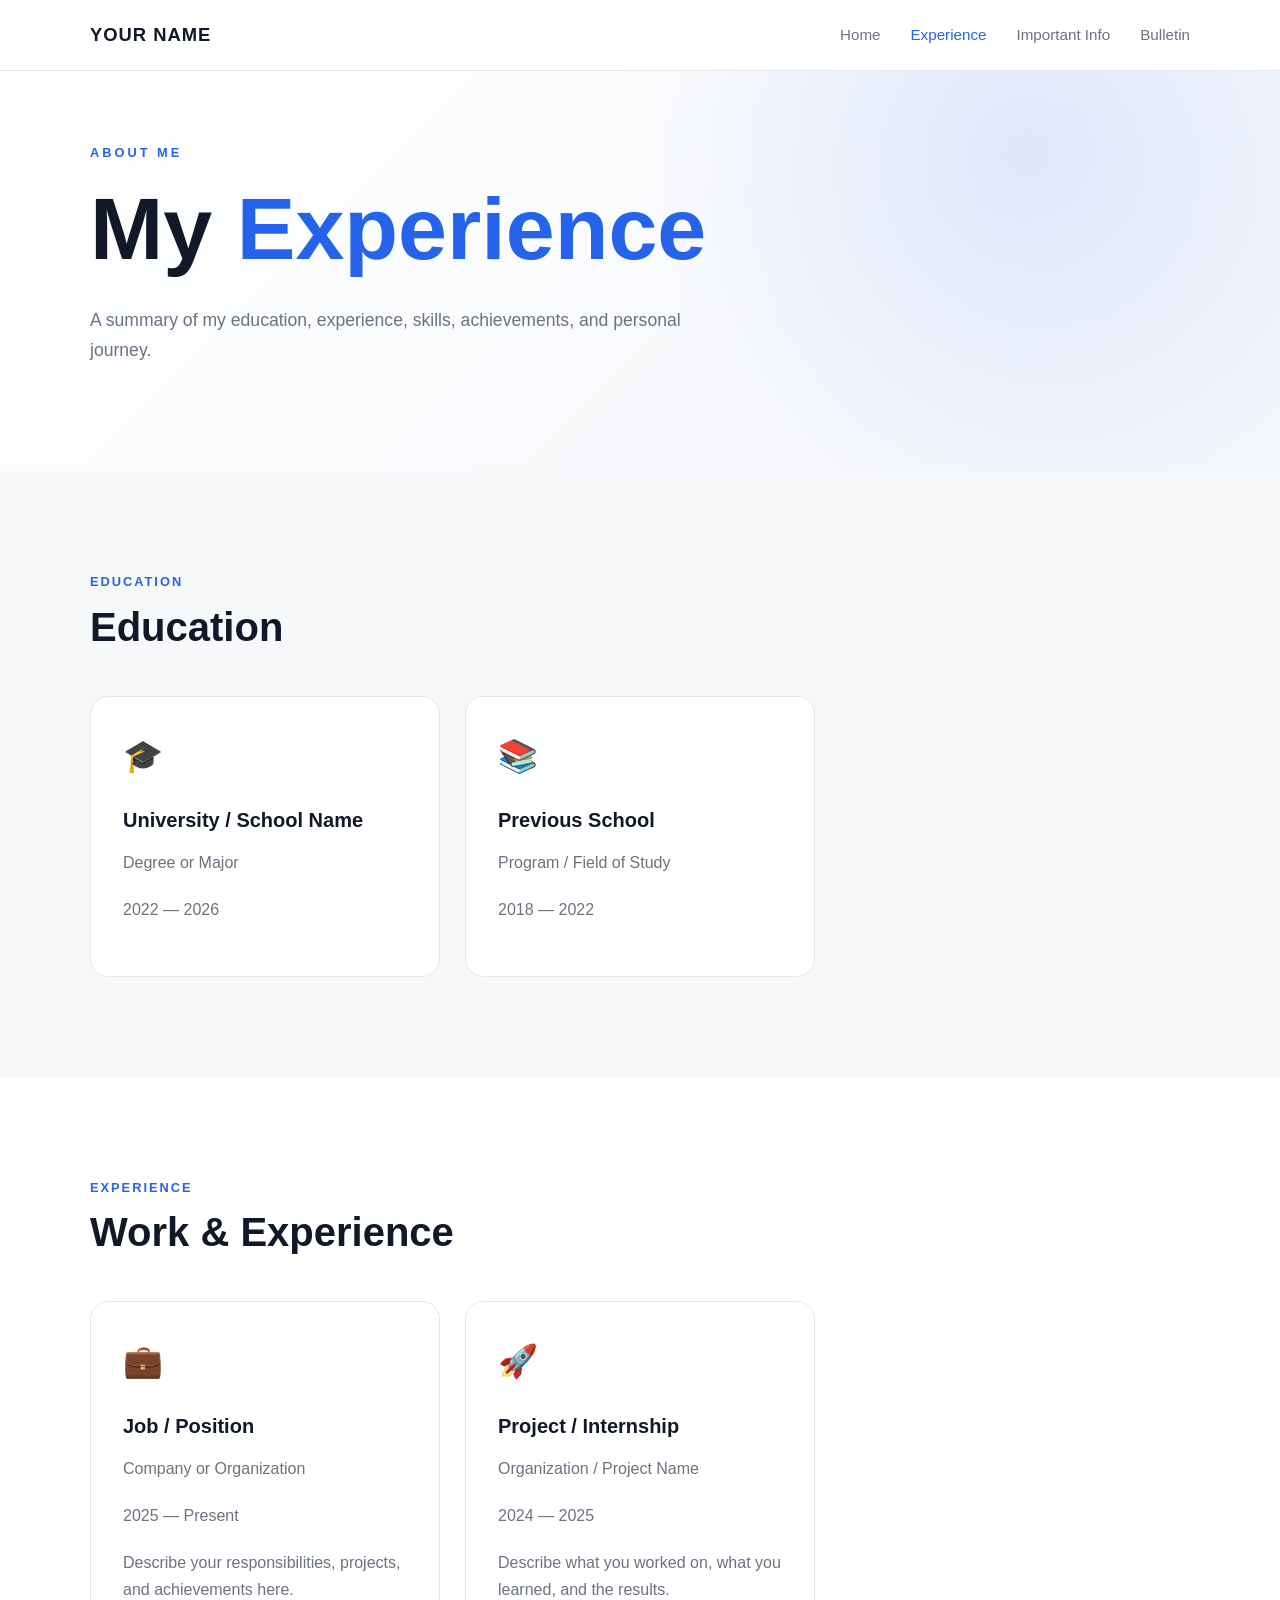
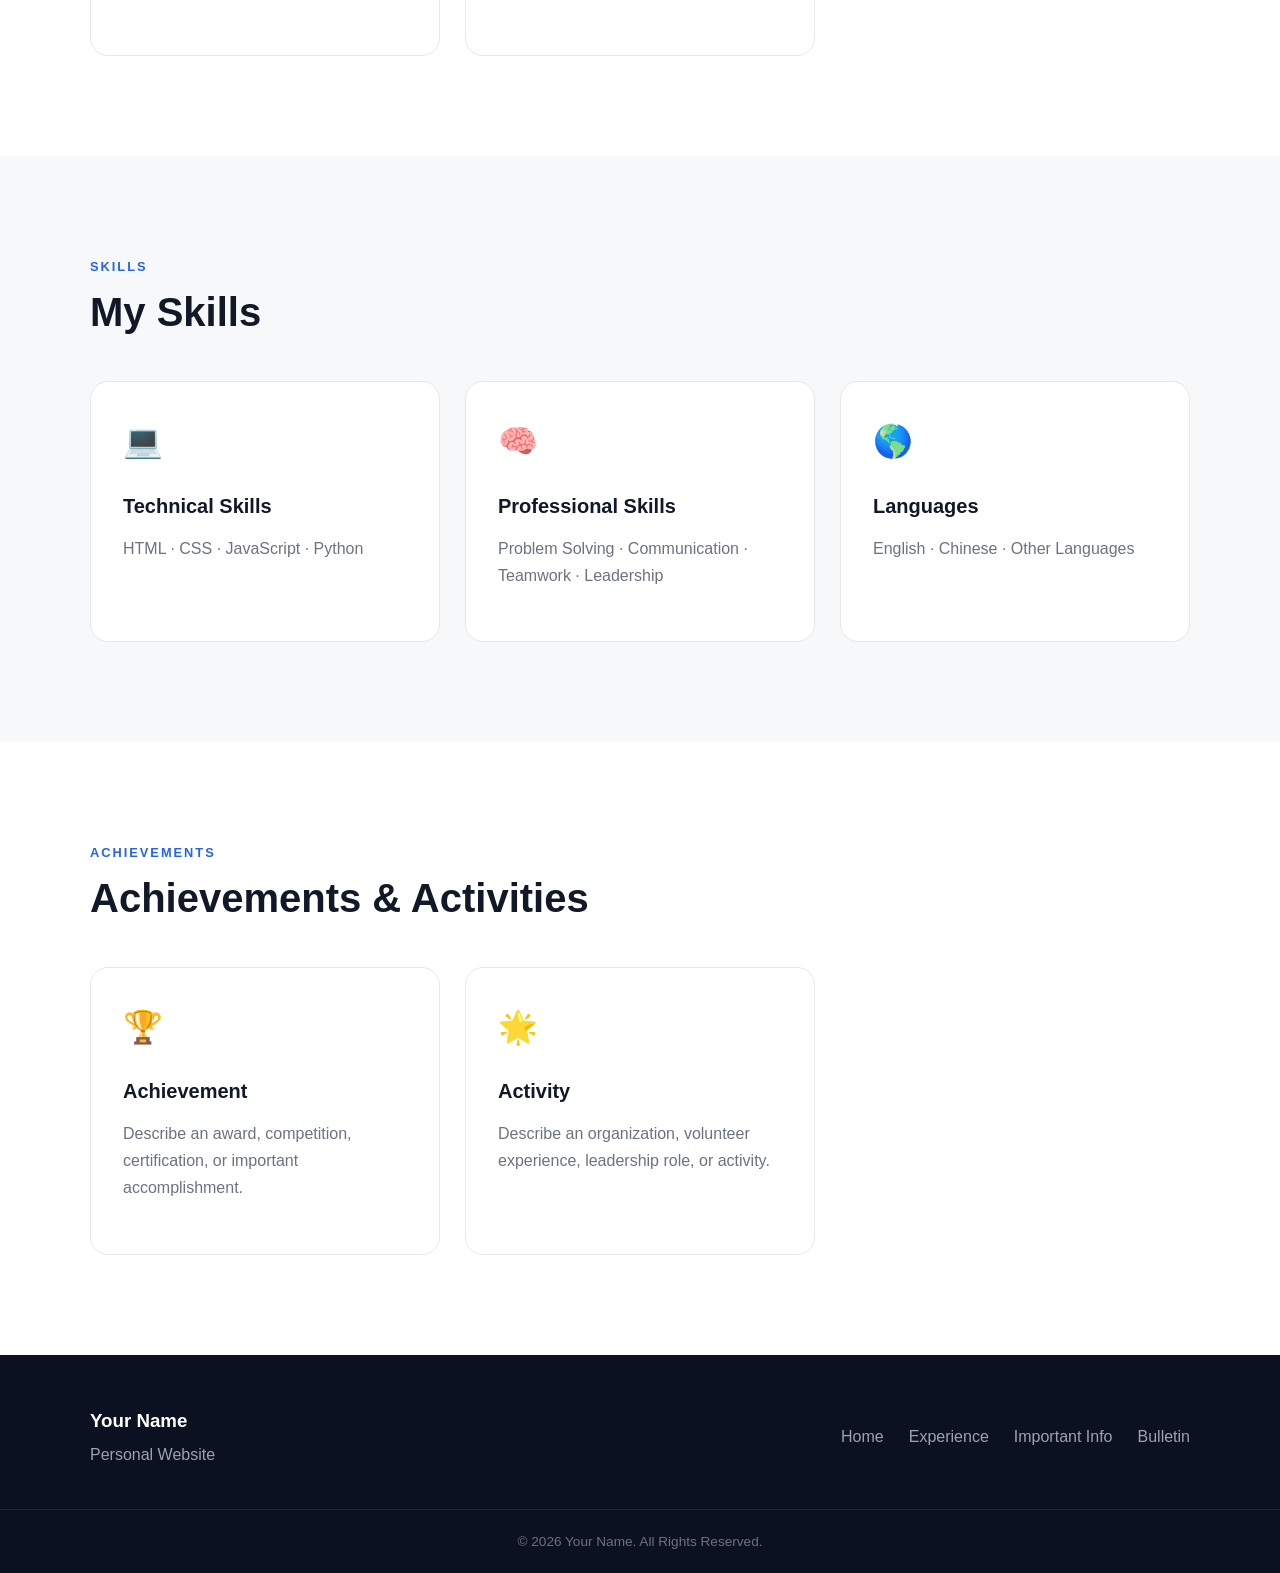
==== bulletin.html @ 21a1214c "Create bulletin.html" ====
<!DOCTYPE html>
<html lang="en">

<head>
    <meta charset="UTF-8">
    <meta name="viewport" content="width=device-width, initial-scale=1.0">

    <title>Experience | My Personal Website</title>

    <link rel="stylesheet" href="style.css">
</head>

<body>

    <!-- Navigation -->
    <header class="navbar">

        <div class="container nav-container">

            <a href="index.html" class="logo">
                YOUR NAME
            </a>

            <nav>
                <a href="index.html">Home</a>
                <a href="experience.html" class="active">Experience</a>
                <a href="information.html">Important Info</a>
                <a href="bulletin.html">Bulletin</a>
            </nav>

        </div>

    </header>


    <main>

        <!-- Page Header -->
        <section class="hero" style="min-height: 400px;">

            <div class="container">

                <p class="hero-small">
                    ABOUT ME
                </p>

                <h1>
                    My <span>Experience</span>
                </h1>

                <p class="hero-description">
                    A summary of my education, experience,
                    skills, achievements, and personal journey.
                </p>

            </div>

        </section>


        <!-- Education -->
        <section class="section">

            <div class="container">

                <div class="section-title">

                    <p>EDUCATION</p>

                    <h2>
                        Education
                    </h2>

                </div>


                <div class="cards">

                    <div class="card">

                        <span class="card-icon">
                            🎓
                        </span>

                        <h3>
                            University / School Name
                        </h3>

                        <p>
                            Degree or Major
                        </p>

                        <p>
                            2022 — 2026
                        </p>

                    </div>


                    <div class="card">

                        <span class="card-icon">
                            📚
                        </span>

                        <h3>
                            Previous School
                        </h3>

                        <p>
                            Program / Field of Study
                        </p>

                        <p>
                            2018 — 2022
                        </p>

                    </div>

                </div>

            </div>

        </section>


        <!-- Experience -->
        <section class="section" style="background: #ffffff;">

            <div class="container">

                <div class="section-title">

                    <p>EXPERIENCE</p>

                    <h2>
                        Work & Experience
                    </h2>

                </div>


                <div class="cards">

                    <div class="card">

                        <span class="card-icon">
                            💼
                        </span>

                        <h3>
                            Job / Position
                        </h3>

                        <p>
                            Company or Organization
                        </p>

                        <p>
                            2025 — Present
                        </p>

                        <p>
                            Describe your responsibilities,
                            projects, and achievements here.
                        </p>

                    </div>


                    <div class="card">

                        <span class="card-icon">
                            🚀
                        </span>

                        <h3>
                            Project / Internship
                        </h3>

                        <p>
                            Organization / Project Name
                        </p>

                        <p>
                            2024 — 2025
                        </p>

                        <p>
                            Describe what you worked on,
                            what you learned, and the results.
                        </p>

                    </div>

                </div>

            </div>

        </section>


        <!-- Skills -->
        <section class="section">

            <div class="container">

                <div class="section-title">

                    <p>SKILLS</p>

                    <h2>
                        My Skills
                    </h2>

                </div>


                <div class="cards">

                    <div class="card">

                        <span class="card-icon">
                            💻
                        </span>

                        <h3>
                            Technical Skills
                        </h3>

                        <p>
                            HTML · CSS · JavaScript · Python
                        </p>

                    </div>


                    <div class="card">

                        <span class="card-icon">
                            🧠
                        </span>

                        <h3>
                            Professional Skills
                        </h3>

                        <p>
                            Problem Solving · Communication ·
                            Teamwork · Leadership
                        </p>

                    </div>


                    <div class="card">

                        <span class="card-icon">
                            🌎
                        </span>

                        <h3>
                            Languages
                        </h3>

                        <p>
                            English · Chinese · Other Languages
                        </p>

                    </div>

                </div>

            </div>

        </section>


        <!-- Achievements -->
        <section class="section" style="background: #ffffff;">

            <div class="container">

                <div class="section-title">

                    <p>ACHIEVEMENTS</p>

                    <h2>
                        Achievements & Activities
                    </h2>

                </div>


                <div class="cards">

                    <div class="card">

                        <span class="card-icon">
                            🏆
                        </span>

                        <h3>
                            Achievement
                        </h3>

                        <p>
                            Describe an award,
                            competition, certification,
                            or important accomplishment.
                        </p>

                    </div>


                    <div class="card">

                        <span class="card-icon">
                            🌟
                        </span>

                        <h3>
                            Activity
                        </h3>

                        <p>
                            Describe an organization,
                            volunteer experience,
                            leadership role, or activity.
                        </p>

                    </div>

                </div>

            </div>

        </section>


    </main>


    <!-- Footer -->
    <footer>

        <div class="container footer-content">

            <div>

                <h3>
                    Your Name
                </h3>

                <p>
                    Personal Website
                </p>

            </div>


            <div class="footer-links">

                <a href="index.html">
                    Home
                </a>

                <a href="experience.html">
                    Experience
                </a>

                <a href="information.html">
                    Important Info
                </a>

                <a href="bulletin.html">
                    Bulletin
                </a>

            </div>

        </div>


        <div class="copyright">
            © 2026 Your Name. All Rights Reserved.
        </div>

    </footer>

</body>

</html>
---- style.css ----
/* ================================
   Global Settings
================================ */

* {
    margin: 0;
    padding: 0;
    box-sizing: border-box;
}

html {
    scroll-behavior: smooth;
}

body {
    font-family:
        -apple-system,
        BlinkMacSystemFont,
        "Segoe UI",
        Roboto,
        Helvetica,
        Arial,
        sans-serif;

    background: #f7f8fa;
    color: #1f2937;
    line-height: 1.7;
}


/* ================================
   Common
================================ */

.container {
    width: min(1100px, 90%);
    margin: 0 auto;
}

a {
    text-decoration: none;
    color: inherit;
}


/* ================================
   Navigation
================================ */

.navbar {
    position: sticky;
    top: 0;
    z-index: 1000;

    background: rgba(255, 255, 255, 0.92);
    backdrop-filter: blur(12px);

    border-bottom: 1px solid #e5e7eb;
}

.nav-container {
    min-height: 70px;

    display: flex;
    align-items: center;
    justify-content: space-between;
}

.logo {
    font-size: 1.15rem;
    font-weight: 800;
    letter-spacing: 1px;

    color: #111827;
}

nav {
    display: flex;
    align-items: center;
    gap: 30px;
}

nav a {
    color: #6b7280;
    font-size: 0.95rem;
    font-weight: 500;

    transition: color 0.2s ease;
}

nav a:hover,
nav a.active {
    color: #2563eb;
}


/* ================================
   Hero
================================ */

.hero {
    min-height: 650px;

    display: flex;
    align-items: center;

    background:
        radial-gradient(
            circle at 80% 20%,
            rgba(37, 99, 235, 0.12),
            transparent 35%
        ),
        linear-gradient(
            135deg,
            #ffffff,
            #f3f6fb
        );
}

.hero-content {
    display: grid;
    grid-template-columns: 1.4fr 0.8fr;

    gap: 80px;

    align-items: center;
}

.hero-small {
    color: #2563eb;

    font-size: 0.8rem;
    font-weight: 700;

    letter-spacing: 3px;

    margin-bottom: 20px;
}

.hero h1 {
    font-size: clamp(3rem, 7vw, 5.5rem);

    line-height: 1.05;

    color: #111827;

    margin-bottom: 30px;
}

.hero h1 span {
    color: #2563eb;
}

.hero-description {
    max-width: 600px;

    font-size: 1.1rem;

    color: #6b7280;

    margin-bottom: 35px;
}


/* ================================
   Buttons
================================ */

.hero-buttons {
    display: flex;
    gap: 15px;

    flex-wrap: wrap;
}

.btn {
    display: inline-block;

    padding: 13px 22px;

    border-radius: 10px;

    font-weight: 600;

    transition:
        transform 0.2s ease,
        box-shadow 0.2s ease,
        background 0.2s ease;
}

.btn:hover {
    transform: translateY(-2px);
}

.btn.primary {
    background: #2563eb;
    color: white;

    box-shadow:
        0 8px 20px rgba(37, 99, 235, 0.2);
}

.btn.primary:hover {
    background: #1d4ed8;
}

.btn.secondary {
    background: white;

    color: #374151;

    border: 1px solid #d1d5db;
}

.btn.secondary:hover {
    background: #f9fafb;
}


/* ================================
   Profile Card
================================ */

.hero-card {
    background: white;

    padding: 45px 30px;

    border-radius: 24px;

    text-align: center;

    border: 1px solid #e5e7eb;

    box-shadow:
        0 20px 50px rgba(0, 0, 0, 0.08);
}

.profile-circle {
    width: 150px;
    height: 150px;

    margin: 0 auto 25px;

    display: flex;
    align-items: center;
    justify-content: center;

    border-radius: 50%;

    background:
        linear-gradient(
            135deg,
            #dbeafe,
            #eff6ff
        );

    font-size: 4rem;
}

.hero-card h2 {
    font-size: 1.5rem;

    color: #111827;

    margin-bottom: 5px;
}

.hero-card p {
    color: #6b7280;
}


/* ================================
   Sections
================================ */

.section {
    padding: 100px 0;
}

.section-title {
    margin-bottom: 45px;
}

.section-title p,
.section-label {
    color: #2563eb;

    font-size: 0.8rem;

    font-weight: 700;

    letter-spacing: 2px;

    margin-bottom: 10px;
}

.section-title h2,
.about-section h2 {
    font-size: 2.5rem;

    line-height: 1.2;

    color: #111827;
}


/* ================================
   Cards
================================ */

.cards {
    display: grid;

    grid-template-columns:
        repeat(3, 1fr);

    gap: 25px;
}

.card {
    background: white;

    padding: 32px;

    border-radius: 18px;

    border: 1px solid #e5e7eb;

    transition:
        transform 0.2s ease,
        box-shadow 0.2s ease;
}

.card:hover {
    transform: translateY(-5px);

    box-shadow:
        0 15px 35px rgba(0, 0, 0, 0.08);
}

.card-icon {
    display: block;

    font-size: 2rem;

    margin-bottom: 20px;
}

.card h3 {
    font-size: 1.25rem;

    color: #111827;

    margin-bottom: 12px;
}

.card p {
    color: #6b7280;

    margin-bottom: 20px;
}

.card a {
    color: #2563eb;

    font-weight: 600;

    font-size: 0.95rem;
}


/* ================================
   About Section
================================ */

.about-section {
    background: #111827;

    color: white;
}

.about-grid {
    display: grid;

    grid-template-columns:
        0.8fr 1.2fr;

    gap: 80px;

    align-items: start;
}

.about-section h2 {
    color: white;
}

.about-section p {
    color: #d1d5db;

    font-size: 1.05rem;

    margin-bottom: 20px;
}


/* ================================
   Footer
================================ */

footer {
    background: #0b1120;

    color: white;

    padding-top: 50px;
}

.footer-content {
    display: flex;

    justify-content: space-between;

    gap: 30px;

    padding-bottom: 40px;
}

.footer-content h3 {
    margin-bottom: 5px;
}

.footer-content p {
    color: #9ca3af;
}

.footer-links {
    display: flex;

    gap: 25px;

    align-items: center;
}

.footer-links a {
    color: #9ca3af;

    transition: color 0.2s ease;
}

.footer-links a:hover {
    color: white;
}

.copyright {
    text-align: center;

    border-top: 1px solid #1f2937;

    padding: 20px;

    color: #6b7280;

    font-size: 0.85rem;
}


/* ================================
   Mobile
================================ */

@media (max-width: 800px) {

    .nav-container {
        flex-direction: column;

        padding: 18px 0;

        gap: 12px;
    }

    nav {
        gap: 15px;

        flex-wrap: wrap;

        justify-content: center;
    }

    nav a {
        font-size: 0.85rem;
    }


    .hero {
        min-height: auto;

        padding: 80px 0;
    }

    .hero-content {
        grid-template-columns: 1fr;

        gap: 50px;
    }

    .hero h1 {
        font-size: 3.5rem;
    }


    .cards {
        grid-template-columns: 1fr;
    }


    .about-grid {
        grid-template-columns: 1fr;

        gap: 30px;
    }


    .footer-content {
        flex-direction: column;
    }

    .footer-links {
        flex-wrap: wrap;
    }
}


@media (max-width: 500px) {

    .hero h1 {
        font-size: 2.8rem;
    }

    .section {
        padding: 70px 0;
    }

    .section-title h2,
    .about-section h2 {
        font-size: 2rem;
    }

    .hero-buttons {
        flex-direction: column;
    }

    .btn {
        text-align: center;
    }
}
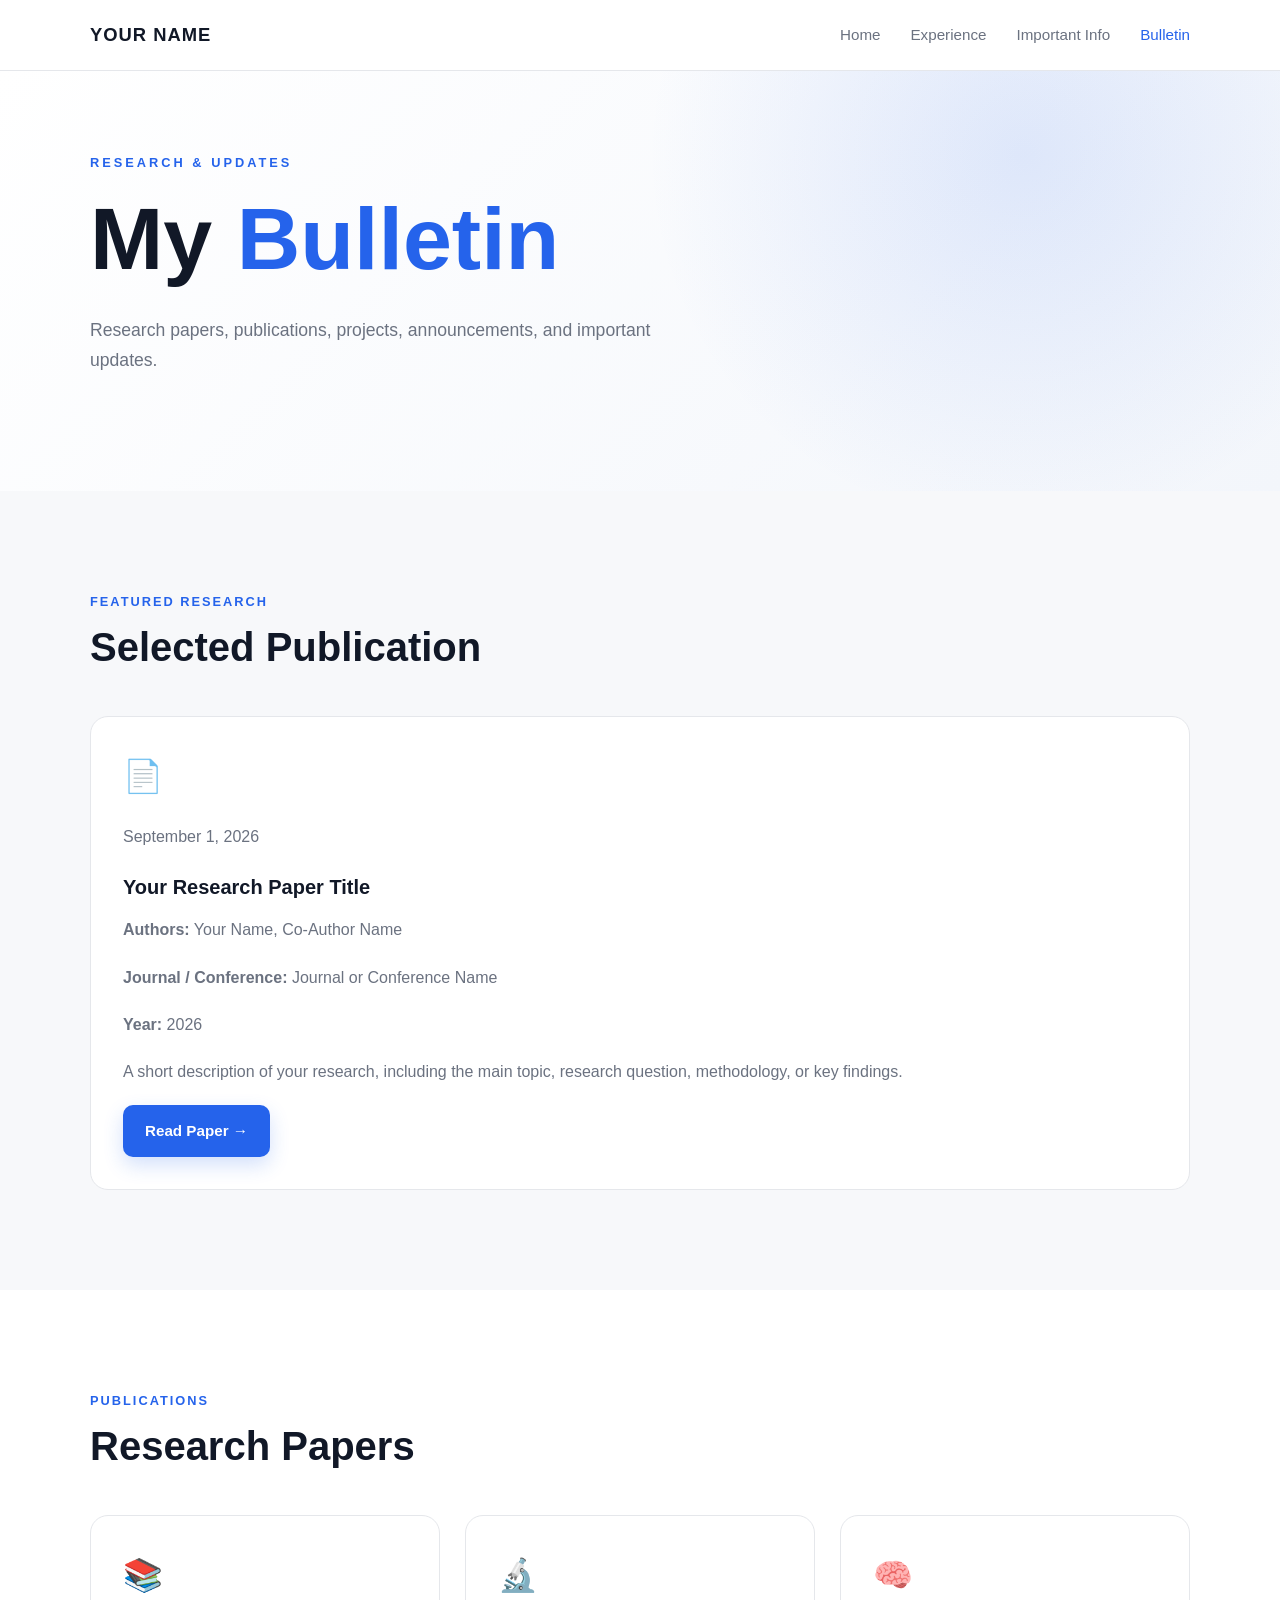
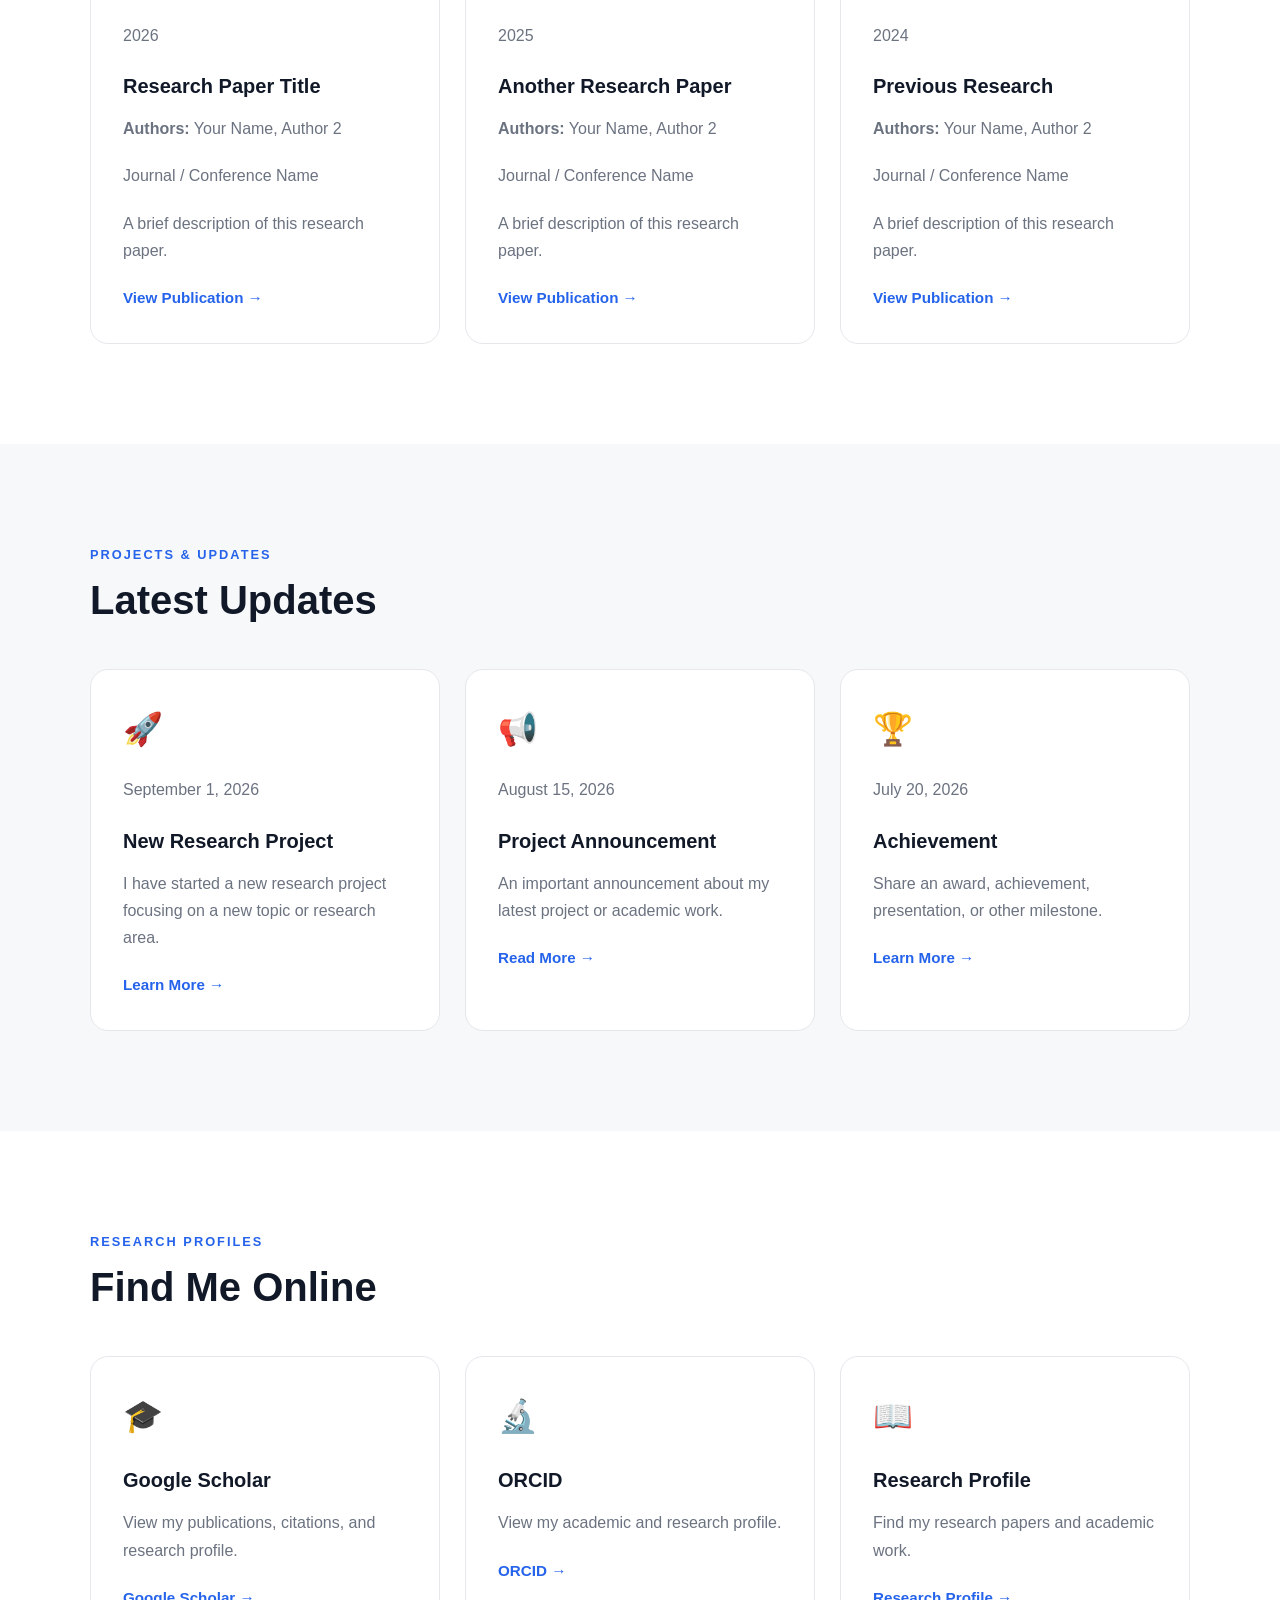
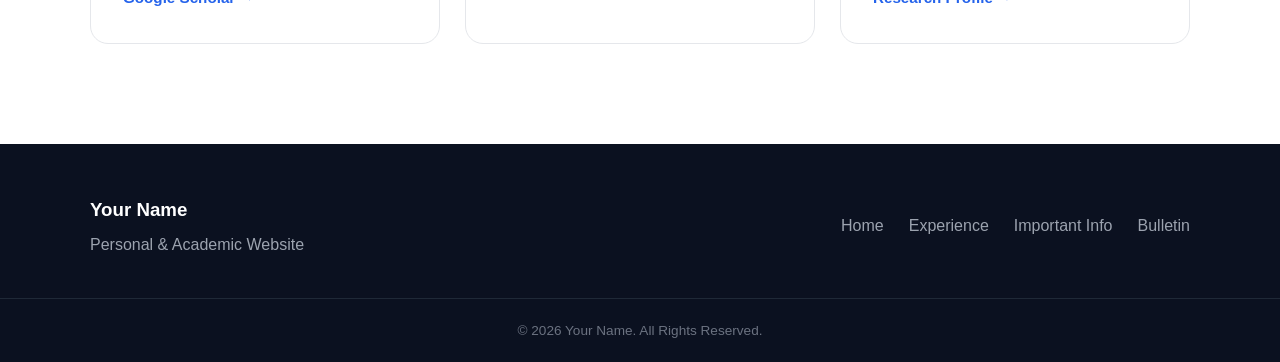
==== commit 03137557: "Update bulletin.html" ====
--- a/bulletin.html
+++ b/bulletin.html
@@ -5,14 +5,17 @@
     <meta charset="UTF-8">
     <meta name="viewport" content="width=device-width, initial-scale=1.0">
 
-    <title>Experience | My Personal Website</title>
+    <title>Bulletin | Your Name</title>
 
     <link rel="stylesheet" href="style.css">
 </head>
 
 <body>
 
-    <!-- Navigation -->
+    <!-- ================================
+         Navigation
+    ================================= -->
+
     <header class="navbar">
 
         <div class="container nav-container">
@@ -23,9 +26,11 @@
 
             <nav>
                 <a href="index.html">Home</a>
-                <a href="experience.html" class="active">Experience</a>
+                <a href="experience.html">Experience</a>
                 <a href="information.html">Important Info</a>
-                <a href="bulletin.html">Bulletin</a>
+                <a href="bulletin.html" class="active">
+                    Bulletin
+                </a>
             </nav>
 
         </div>
@@ -35,22 +40,25 @@
 
     <main>
 
-        <!-- Page Header -->
-        <section class="hero" style="min-height: 400px;">
+        <!-- ================================
+             Page Header
+        ================================= -->
+
+        <section class="hero" style="min-height: 420px;">
 
             <div class="container">
 
                 <p class="hero-small">
-                    ABOUT ME
+                    RESEARCH & UPDATES
                 </p>
 
                 <h1>
-                    My <span>Experience</span>
+                    My <span>Bulletin</span>
                 </h1>
 
                 <p class="hero-description">
-                    A summary of my education, experience,
-                    skills, achievements, and personal journey.
+                    Research papers, publications, projects,
+                    announcements, and important updates.
                 </p>
 
             </div>
@@ -58,24 +66,369 @@
         </section>
 
 
-        <!-- Education -->
+        <!-- ================================
+             Featured Research
+        ================================= -->
+
         <section class="section">
 
             <div class="container">
 
                 <div class="section-title">
 
-                    <p>EDUCATION</p>
+                    <p>FEATURED RESEARCH</p>
 
                     <h2>
-                        Education
+                        Selected Publication
                     </h2>
 
                 </div>
 
 
+                <article class="card">
+
+                    <span class="card-icon">
+                        📄
+                    </span>
+
+                    <p>
+                        September 1, 2026
+                    </p>
+
+                    <h3>
+                        Your Research Paper Title
+                    </h3>
+
+                    <p>
+                        <strong>Authors:</strong>
+                        Your Name, Co-Author Name
+                    </p>
+
+                    <p>
+                        <strong>Journal / Conference:</strong>
+                        Journal or Conference Name
+                    </p>
+
+                    <p>
+                        <strong>Year:</strong>
+                        2026
+                    </p>
+
+                    <p>
+                        A short description of your research,
+                        including the main topic, research question,
+                        methodology, or key findings.
+                    </p>
+
+                    <a
+                        href="https://doi.org/XXXXXXXX"
+                        target="_blank"
+                        rel="noopener noreferrer"
+                        class="btn primary"
+                    >
+                        Read Paper →
+                    </a>
+
+                </article>
+
+            </div>
+
+        </section>
+
+
+        <!-- ================================
+             Publications
+        ================================= -->
+
+        <section
+            class="section"
+            style="background: #ffffff;"
+        >
+
+            <div class="container">
+
+                <div class="section-title">
+
+                    <p>PUBLICATIONS</p>
+
+                    <h2>
+                        Research Papers
+                    </h2>
+
+                </div>
+
+
                 <div class="cards">
 
+
+                    <!-- Publication 1 -->
+
+                    <article class="card">
+
+                        <span class="card-icon">
+                            📚
+                        </span>
+
+                        <p>
+                            2026
+                        </p>
+
+                        <h3>
+                            Research Paper Title
+                        </h3>
+
+                        <p>
+                            <strong>Authors:</strong>
+                            Your Name, Author 2
+                        </p>
+
+                        <p>
+                            Journal / Conference Name
+                        </p>
+
+                        <p>
+                            A brief description of this
+                            research paper.
+                        </p>
+
+                        <a
+                            href="https://doi.org/XXXXXXXX"
+                            target="_blank"
+                            rel="noopener noreferrer"
+                        >
+                            View Publication →
+                        </a>
+
+                    </article>
+
+
+                    <!-- Publication 2 -->
+
+                    <article class="card">
+
+                        <span class="card-icon">
+                            🔬
+                        </span>
+
+                        <p>
+                            2025
+                        </p>
+
+                        <h3>
+                            Another Research Paper
+                        </h3>
+
+                        <p>
+                            <strong>Authors:</strong>
+                            Your Name, Author 2
+                        </p>
+
+                        <p>
+                            Journal / Conference Name
+                        </p>
+
+                        <p>
+                            A brief description of this
+                            research paper.
+                        </p>
+
+                        <a
+                            href="https://example.com/paper"
+                            target="_blank"
+                            rel="noopener noreferrer"
+                        >
+                            View Publication →
+                        </a>
+
+                    </article>
+
+
+                    <!-- Publication 3 -->
+
+                    <article class="card">
+
+                        <span class="card-icon">
+                            🧠
+                        </span>
+
+                        <p>
+                            2024
+                        </p>
+
+                        <h3>
+                            Previous Research
+                        </h3>
+
+                        <p>
+                            <strong>Authors:</strong>
+                            Your Name, Author 2
+                        </p>
+
+                        <p>
+                            Journal / Conference Name
+                        </p>
+
+                        <p>
+                            A brief description of this
+                            research paper.
+                        </p>
+
+                        <a
+                            href="https://example.com/paper"
+                            target="_blank"
+                            rel="noopener noreferrer"
+                        >
+                            View Publication →
+                        </a>
+
+                    </article>
+
+                </div>
+
+            </div>
+
+        </section>
+
+
+        <!-- ================================
+             Projects & Updates
+        ================================= -->
+
+        <section class="section">
+
+            <div class="container">
+
+                <div class="section-title">
+
+                    <p>PROJECTS & UPDATES</p>
+
+                    <h2>
+                        Latest Updates
+                    </h2>
+
+                </div>
+
+
+                <div class="cards">
+
+
+                    <!-- Update 1 -->
+
+                    <article class="card">
+
+                        <span class="card-icon">
+                            🚀
+                        </span>
+
+                        <p>
+                            September 1, 2026
+                        </p>
+
+                        <h3>
+                            New Research Project
+                        </h3>
+
+                        <p>
+                            I have started a new research project
+                            focusing on a new topic or research area.
+                        </p>
+
+                        <a href="#">
+                            Learn More →
+                        </a>
+
+                    </article>
+
+
+                    <!-- Update 2 -->
+
+                    <article class="card">
+
+                        <span class="card-icon">
+                            📢
+                        </span>
+
+                        <p>
+                            August 15, 2026
+                        </p>
+
+                        <h3>
+                            Project Announcement
+                        </h3>
+
+                        <p>
+                            An important announcement about
+                            my latest project or academic work.
+                        </p>
+
+                        <a href="#">
+                            Read More →
+                        </a>
+
+                    </article>
+
+
+                    <!-- Update 3 -->
+
+                    <article class="card">
+
+                        <span class="card-icon">
+                            🏆
+                        </span>
+
+                        <p>
+                            July 20, 2026
+                        </p>
+
+                        <h3>
+                            Achievement
+                        </h3>
+
+                        <p>
+                            Share an award, achievement,
+                            presentation, or other milestone.
+                        </p>
+
+                        <a href="#">
+                            Learn More →
+                        </a>
+
+                    </article>
+
+                </div>
+
+            </div>
+
+        </section>
+
+
+        <!-- ================================
+             Research Profiles
+        ================================= -->
+
+        <section
+            class="section"
+            style="background: #ffffff;"
+        >
+
+            <div class="container">
+
+                <div class="section-title">
+
+                    <p>RESEARCH PROFILES</p>
+
+                    <h2>
+                        Find Me Online
+                    </h2>
+
+                </div>
+
+
+                <div class="cards">
+
+
+                    <!-- Google Scholar -->
+
                     <div class="card">
 
                         <span class="card-icon">
@@ -83,40 +436,80 @@
                         </span>
 
                         <h3>
-                            University / School Name
-                        </h3>
-
-                        <p>
-                            Degree or Major
-                        </p>
-
-                        <p>
-                            2022 — 2026
-                        </p>
+                            Google Scholar
+                        </h3>
+
+                        <p>
+                            View my publications,
+                            citations, and research profile.
+                        </p>
+
+                        <a
+                            href="https://scholar.google.com/"
+                            target="_blank"
+                            rel="noopener noreferrer"
+                        >
+                            Google Scholar →
+                        </a>
 
                     </div>
 
 
+                    <!-- ORCID -->
+
                     <div class="card">
 
                         <span class="card-icon">
-                            📚
-                        </span>
-
-                        <h3>
-                            Previous School
-                        </h3>
-
-                        <p>
-                            Program / Field of Study
-                        </p>
-
-                        <p>
-                            2018 — 2022
-                        </p>
+                            🔬
+                        </span>
+
+                        <h3>
+                            ORCID
+                        </h3>
+
+                        <p>
+                            View my academic and research
+                            profile.
+                        </p>
+
+                        <a
+                            href="https://orcid.org/"
+                            target="_blank"
+                            rel="noopener noreferrer"
+                        >
+                            ORCID →
+                        </a>
 
                     </div>
 
+
+                    <!-- ResearchGate -->
+
+                    <div class="card">
+
+                        <span class="card-icon">
+                            📖
+                        </span>
+
+                        <h3>
+                            Research Profile
+                        </h3>
+
+                        <p>
+                            Find my research papers
+                            and academic work.
+                        </p>
+
+                        <a
+                            href="#"
+                            target="_blank"
+                            rel="noopener noreferrer"
+                        >
+                            Research Profile →
+                        </a>
+
+                    </div>
+
                 </div>
 
             </div>
@@ -124,224 +517,13 @@
         </section>
 
 
-        <!-- Experience -->
-        <section class="section" style="background: #ffffff;">
-
-            <div class="container">
-
-                <div class="section-title">
-
-                    <p>EXPERIENCE</p>
-
-                    <h2>
-                        Work & Experience
-                    </h2>
-
-                </div>
-
-
-                <div class="cards">
-
-                    <div class="card">
-
-                        <span class="card-icon">
-                            💼
-                        </span>
-
-                        <h3>
-                            Job / Position
-                        </h3>
-
-                        <p>
-                            Company or Organization
-                        </p>
-
-                        <p>
-                            2025 — Present
-                        </p>
-
-                        <p>
-                            Describe your responsibilities,
-                            projects, and achievements here.
-                        </p>
-
-                    </div>
-
-
-                    <div class="card">
-
-                        <span class="card-icon">
-                            🚀
-                        </span>
-
-                        <h3>
-                            Project / Internship
-                        </h3>
-
-                        <p>
-                            Organization / Project Name
-                        </p>
-
-                        <p>
-                            2024 — 2025
-                        </p>
-
-                        <p>
-                            Describe what you worked on,
-                            what you learned, and the results.
-                        </p>
-
-                    </div>
-
-                </div>
-
-            </div>
-
-        </section>
-
-
-        <!-- Skills -->
-        <section class="section">
-
-            <div class="container">
-
-                <div class="section-title">
-
-                    <p>SKILLS</p>
-
-                    <h2>
-                        My Skills
-                    </h2>
-
-                </div>
-
-
-                <div class="cards">
-
-                    <div class="card">
-
-                        <span class="card-icon">
-                            💻
-                        </span>
-
-                        <h3>
-                            Technical Skills
-                        </h3>
-
-                        <p>
-                            HTML · CSS · JavaScript · Python
-                        </p>
-
-                    </div>
-
-
-                    <div class="card">
-
-                        <span class="card-icon">
-                            🧠
-                        </span>
-
-                        <h3>
-                            Professional Skills
-                        </h3>
-
-                        <p>
-                            Problem Solving · Communication ·
-                            Teamwork · Leadership
-                        </p>
-
-                    </div>
-
-
-                    <div class="card">
-
-                        <span class="card-icon">
-                            🌎
-                        </span>
-
-                        <h3>
-                            Languages
-                        </h3>
-
-                        <p>
-                            English · Chinese · Other Languages
-                        </p>
-
-                    </div>
-
-                </div>
-
-            </div>
-
-        </section>
-
-
-        <!-- Achievements -->
-        <section class="section" style="background: #ffffff;">
-
-            <div class="container">
-
-                <div class="section-title">
-
-                    <p>ACHIEVEMENTS</p>
-
-                    <h2>
-                        Achievements & Activities
-                    </h2>
-
-                </div>
-
-
-                <div class="cards">
-
-                    <div class="card">
-
-                        <span class="card-icon">
-                            🏆
-                        </span>
-
-                        <h3>
-                            Achievement
-                        </h3>
-
-                        <p>
-                            Describe an award,
-                            competition, certification,
-                            or important accomplishment.
-                        </p>
-
-                    </div>
-
-
-                    <div class="card">
-
-                        <span class="card-icon">
-                            🌟
-                        </span>
-
-                        <h3>
-                            Activity
-                        </h3>
-
-                        <p>
-                            Describe an organization,
-                            volunteer experience,
-                            leadership role, or activity.
-                        </p>
-
-                    </div>
-
-                </div>
-
-            </div>
-
-        </section>
-
-
     </main>
 
 
-    <!-- Footer -->
+    <!-- ================================
+         Footer
+    ================================= -->
+
     <footer>
 
         <div class="container footer-content">
@@ -353,7 +535,7 @@
                 </h3>
 
                 <p>
-                    Personal Website
+                    Personal & Academic Website
                 </p>
 
             </div>
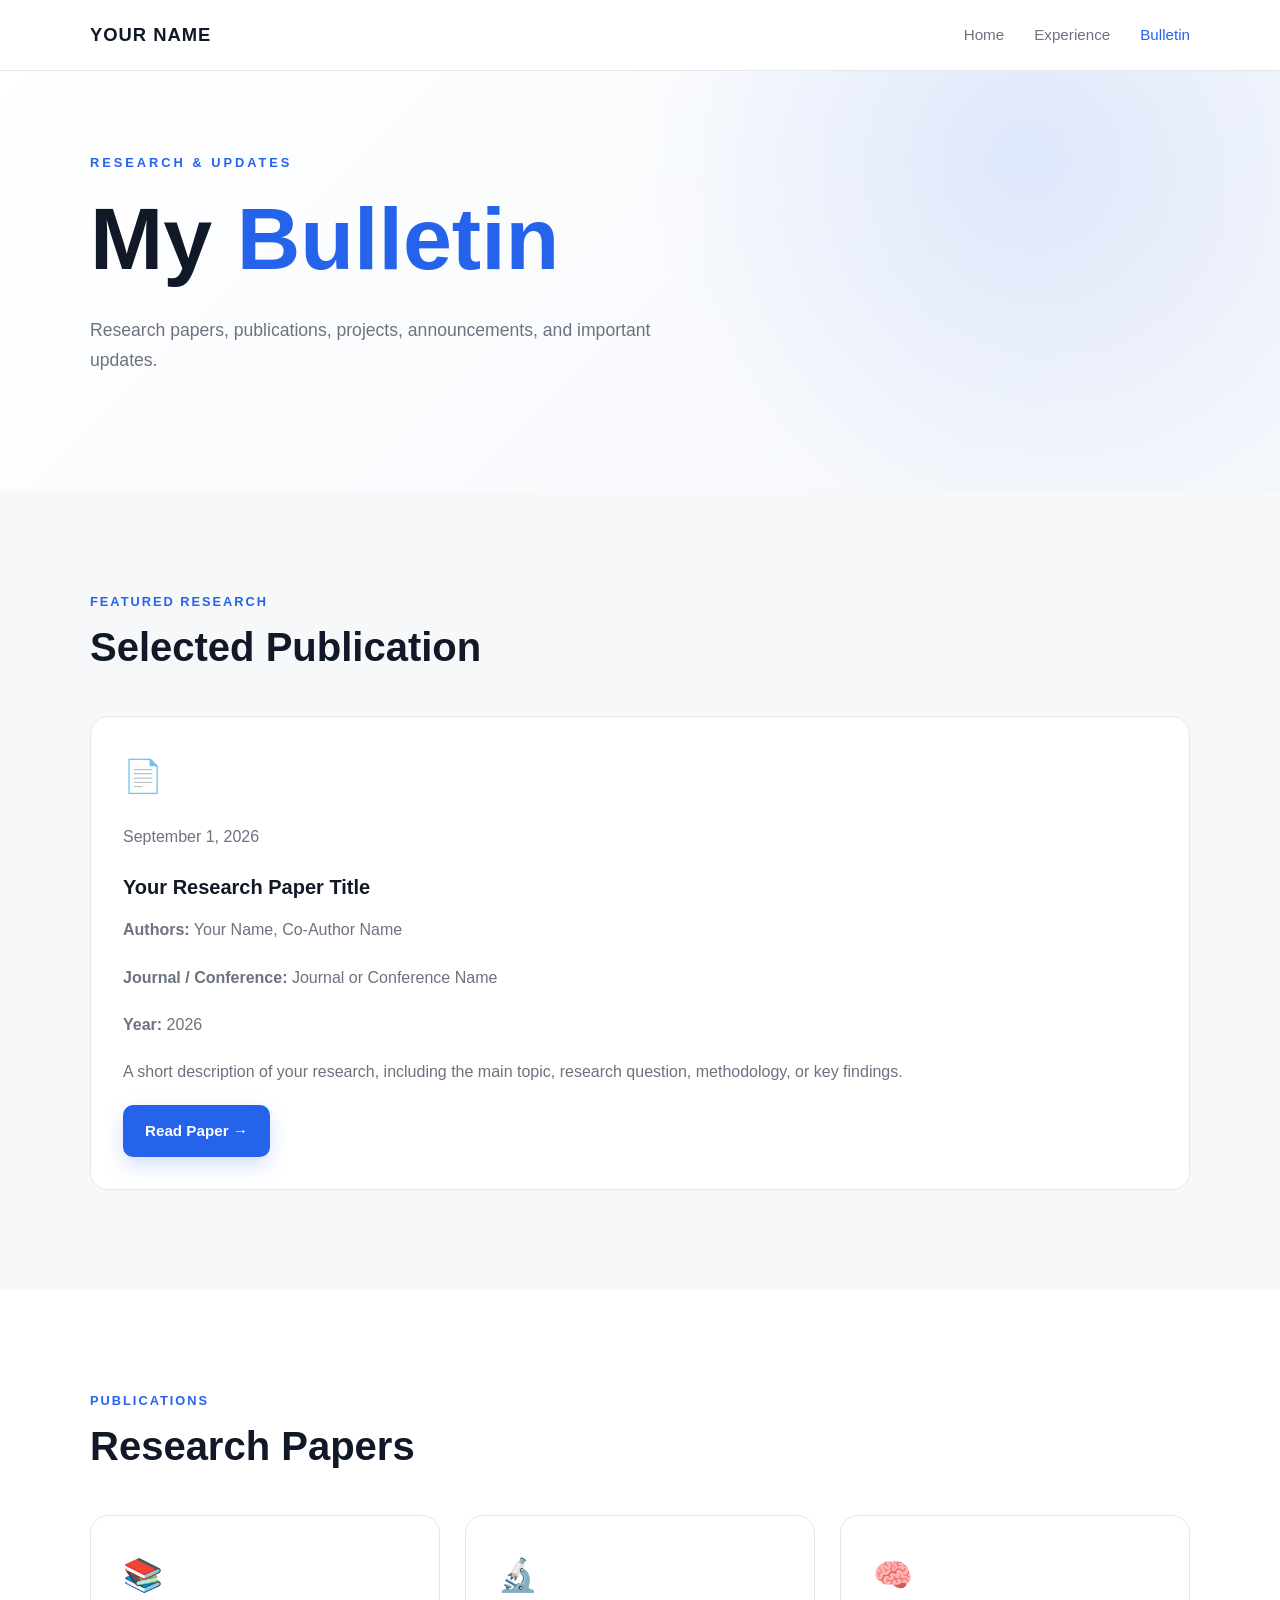
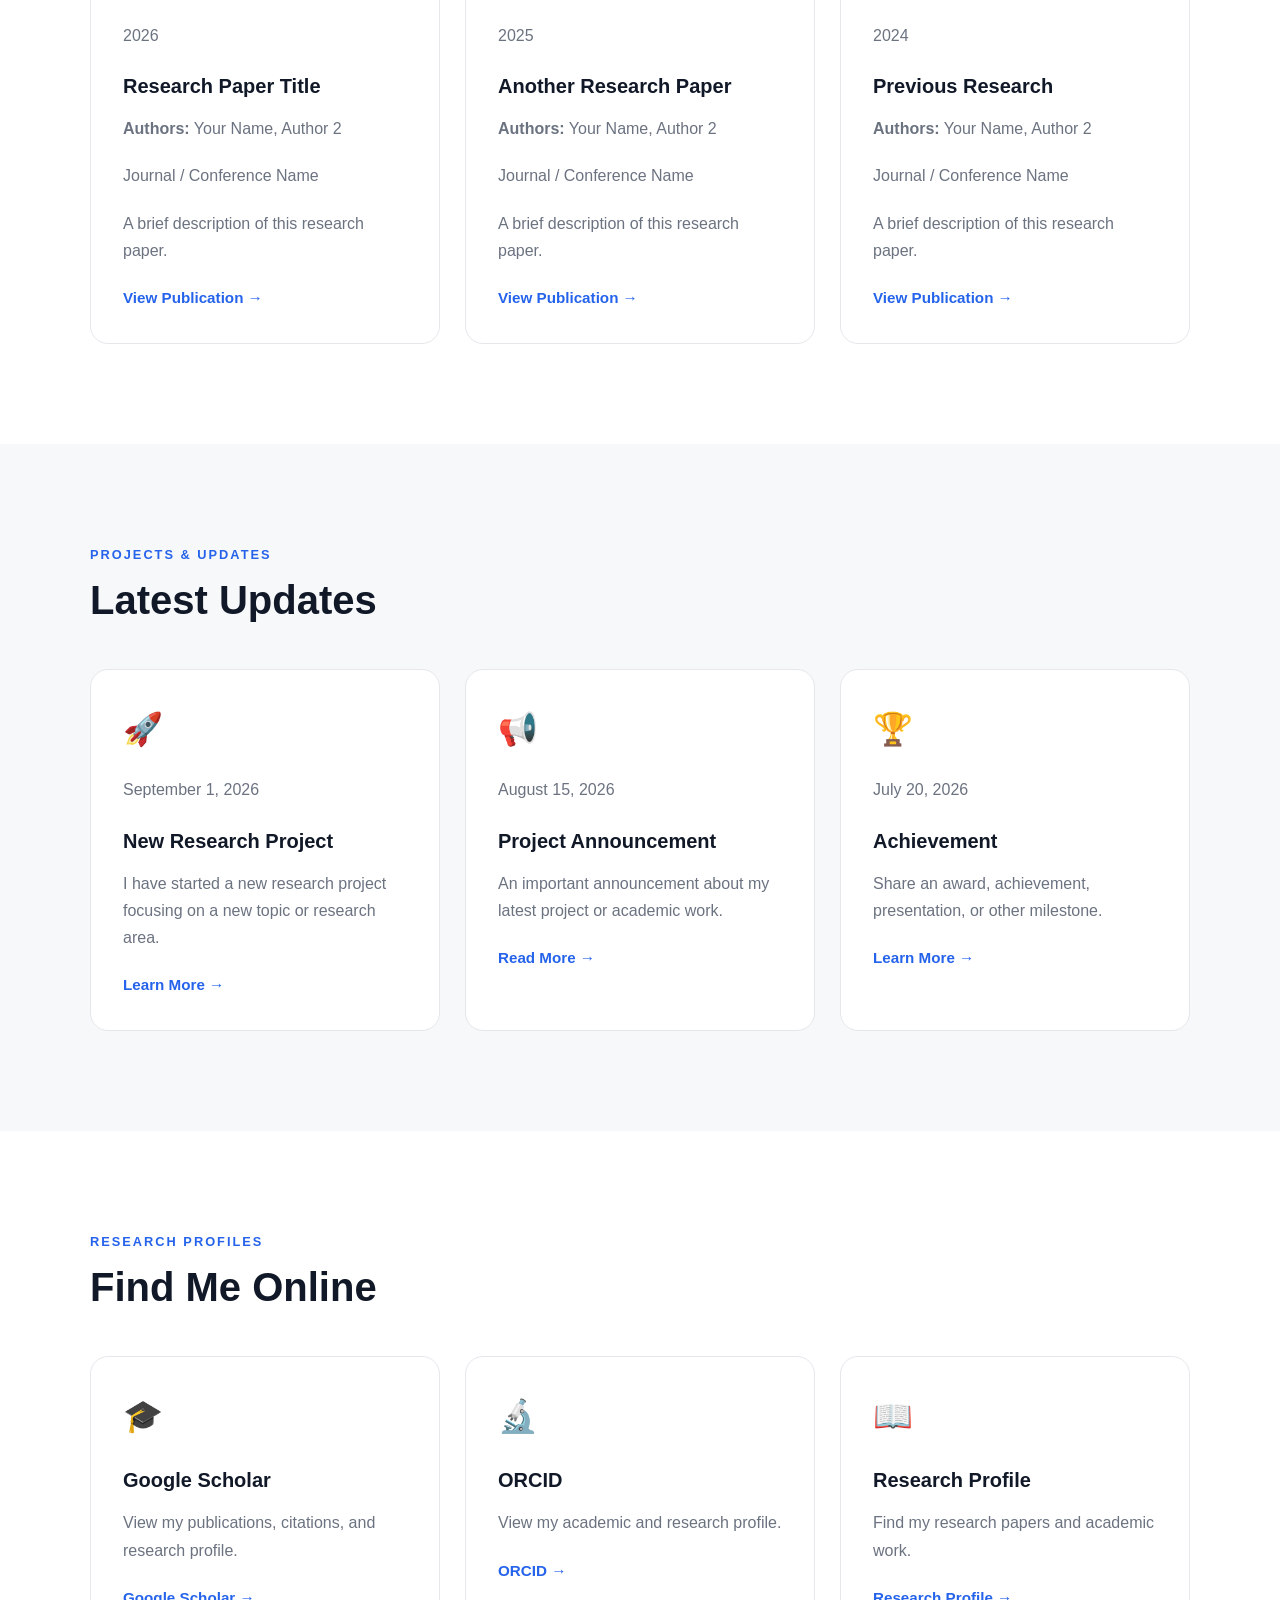
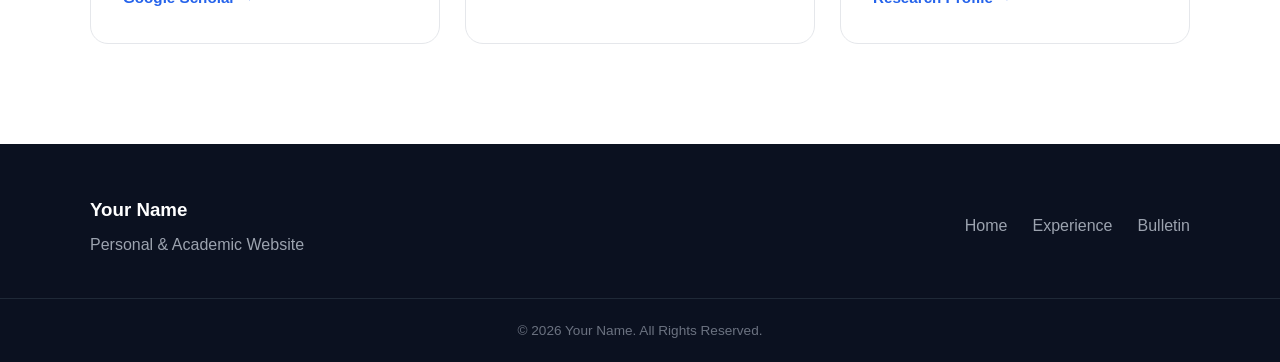
==== commit acdba7cb: "Update bulletin.html" ====
--- a/bulletin.html
+++ b/bulletin.html
@@ -27,7 +27,6 @@
             <nav>
                 <a href="index.html">Home</a>
                 <a href="experience.html">Experience</a>
-                <a href="information.html">Important Info</a>
                 <a href="bulletin.html" class="active">
                     Bulletin
                 </a>
@@ -551,10 +550,6 @@
                     Experience
                 </a>
 
-                <a href="information.html">
-                    Important Info
-                </a>
-
                 <a href="bulletin.html">
                     Bulletin
                 </a>
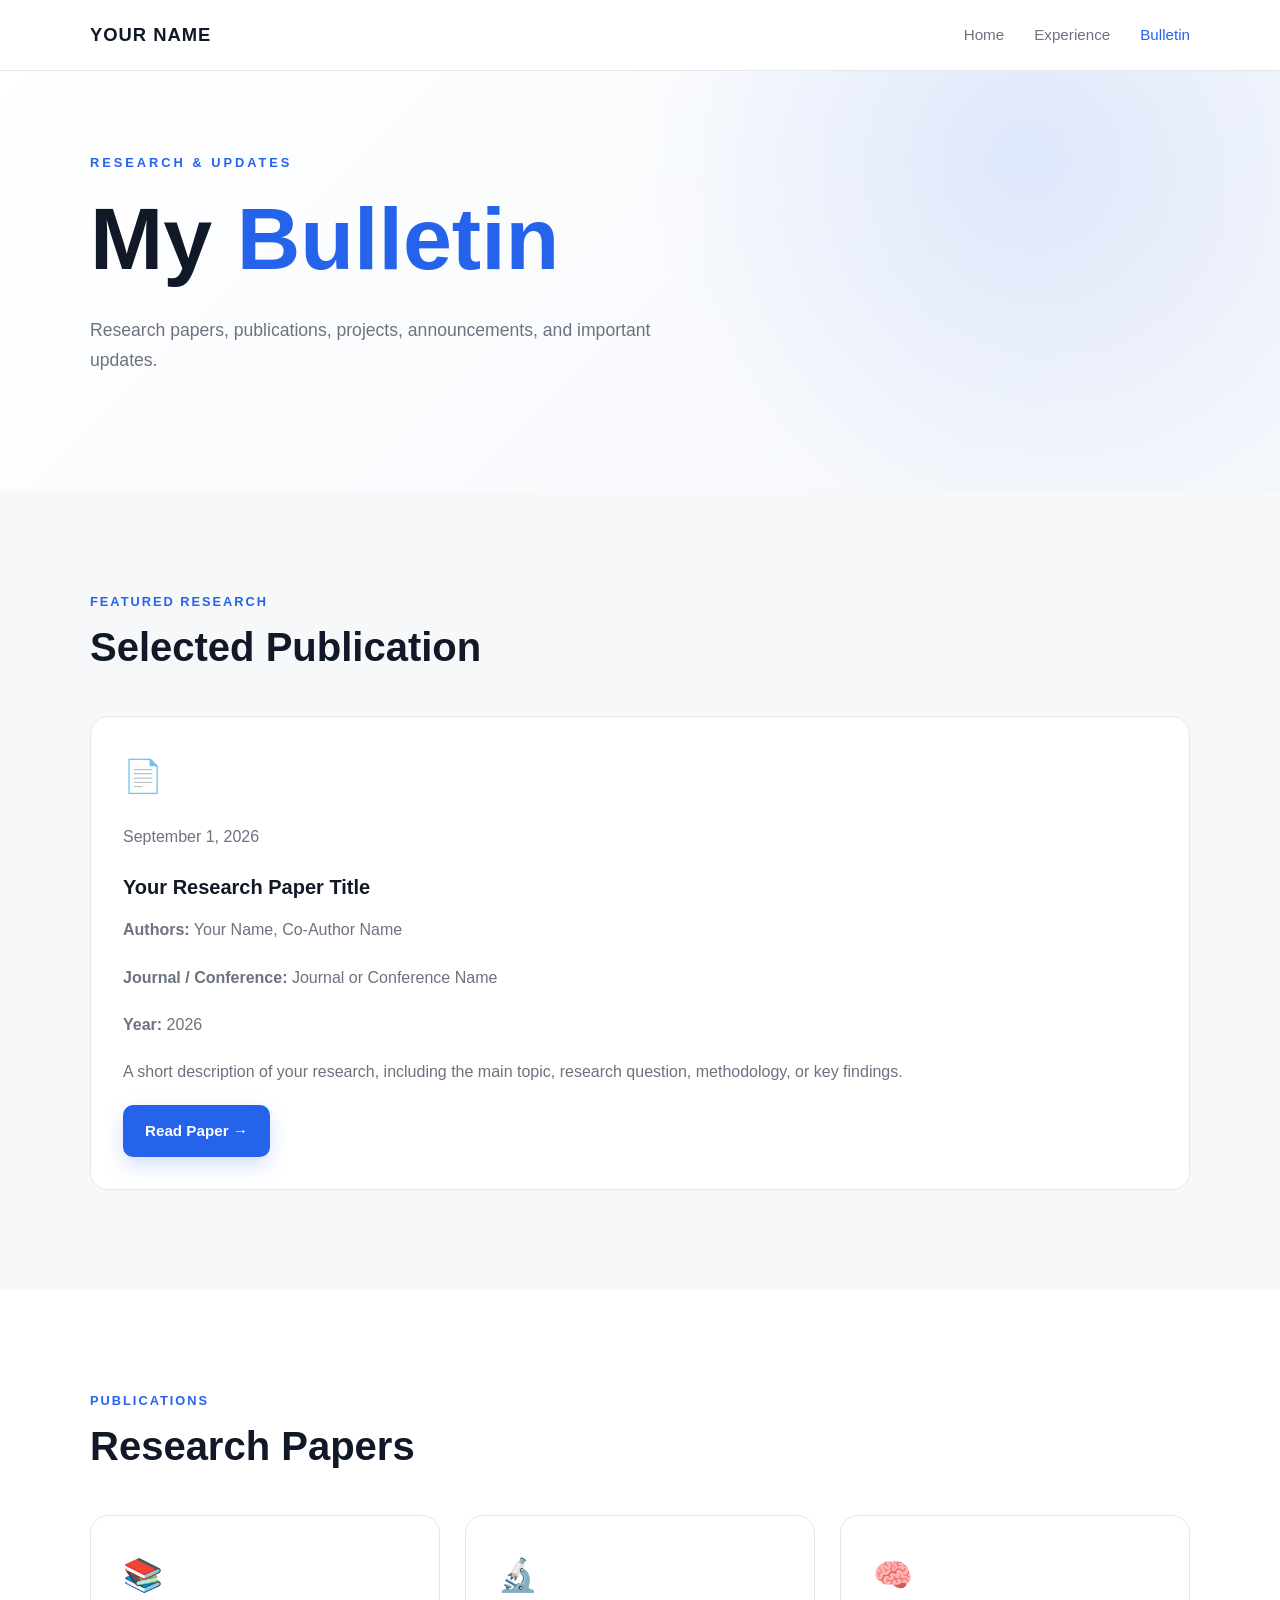
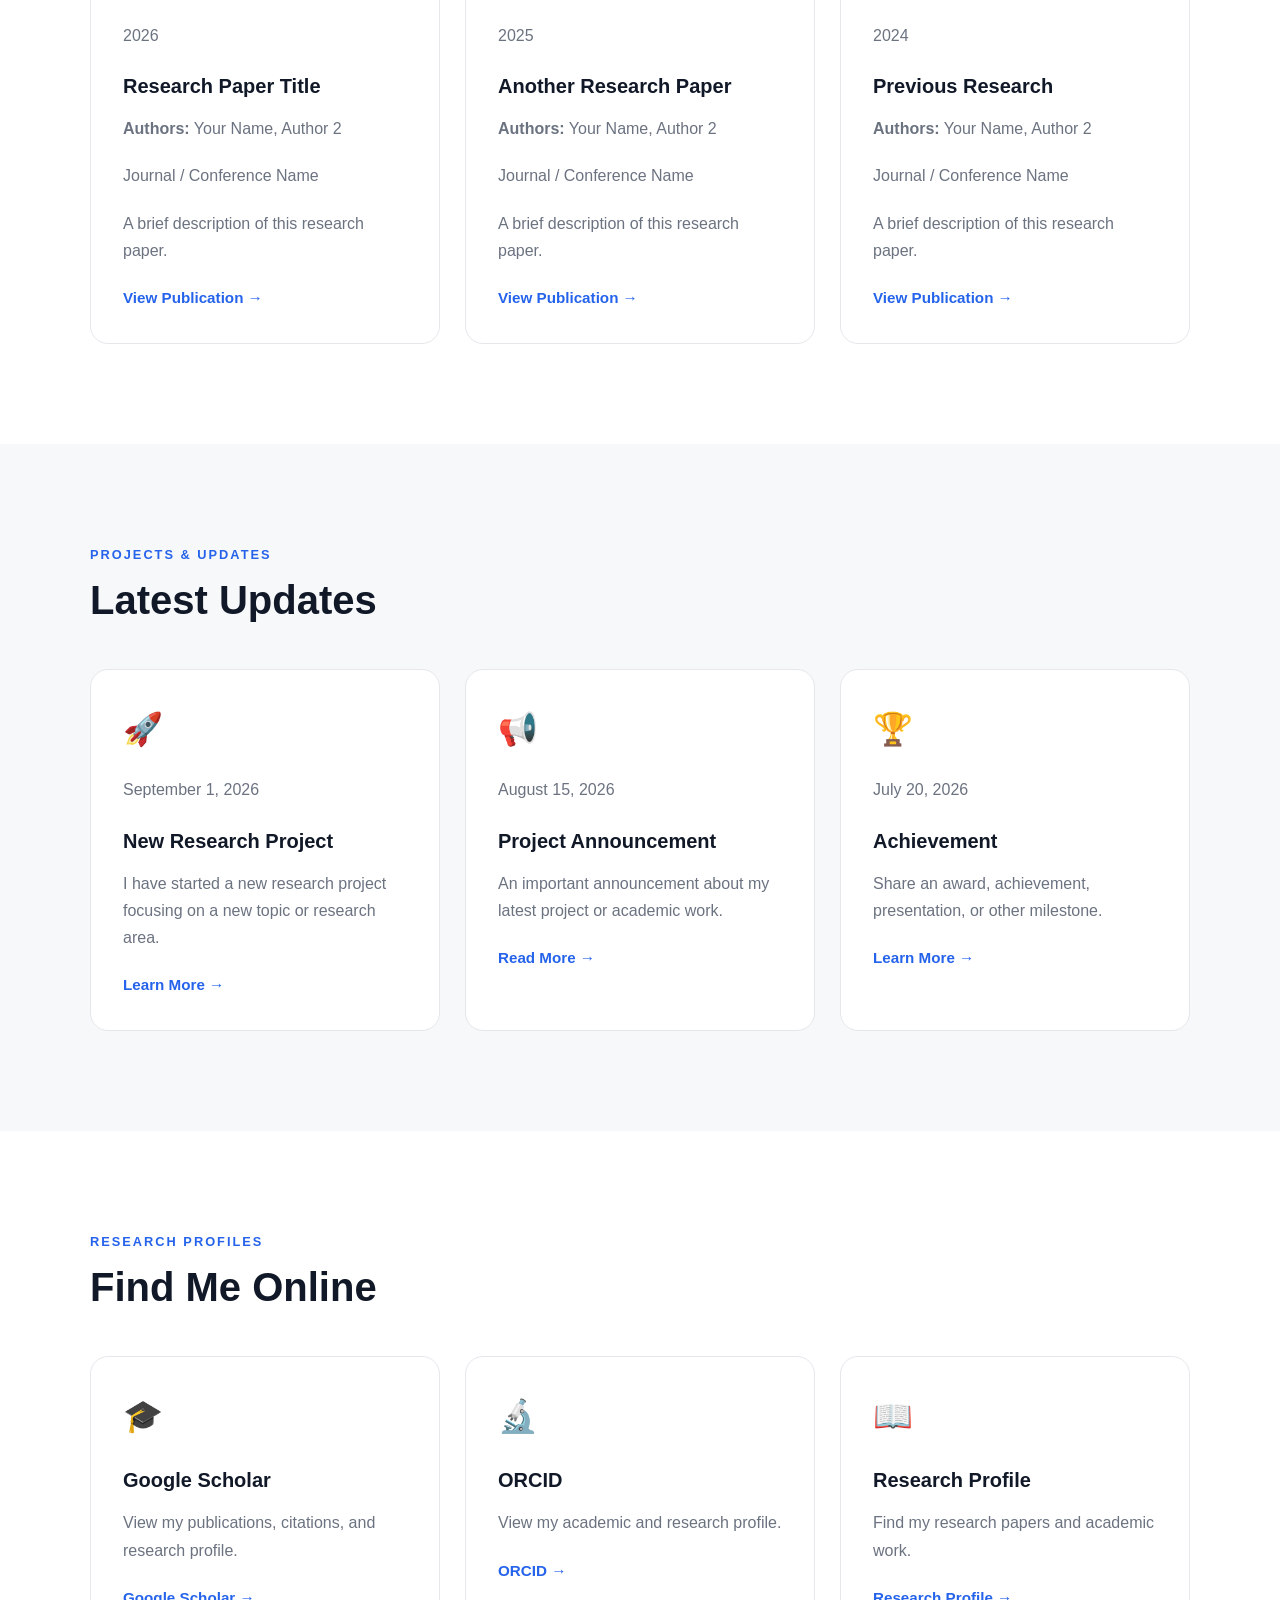
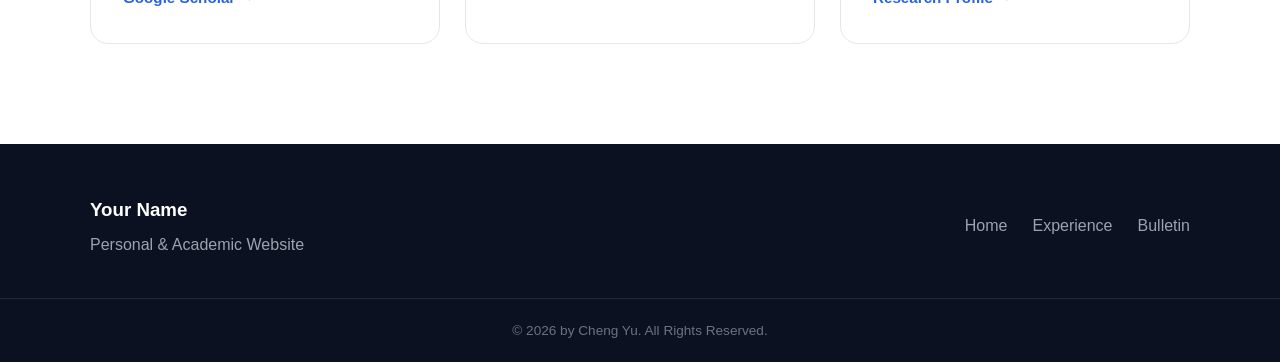
==== commit 76995976: "Update bulletin.html" ====
--- a/bulletin.html
+++ b/bulletin.html
@@ -560,7 +560,7 @@
 
 
         <div class="copyright">
-            © 2026 Your Name. All Rights Reserved.
+            © 2026 by Cheng Yu. All Rights Reserved.
         </div>
 
     </footer>
--- a/style.css
+++ b/style.css
@@ -82,6 +82,7 @@
 
 nav a {
     color: #6b7280;
+
     font-size: 0.95rem;
     font-weight: 500;
 
@@ -117,8 +118,17 @@
         );
 }
 
+
+/* Experience Page Hero */
+
+.experience-hero {
+    min-height: 400px;
+}
+
+
 .hero-content {
     display: grid;
+
     grid-template-columns: 1.4fr 0.8fr;
 
     gap: 80px;
@@ -168,6 +178,7 @@
 
 .hero-buttons {
     display: flex;
+
     gap: 15px;
 
     flex-wrap: wrap;
@@ -194,6 +205,7 @@
 
 .btn.primary {
     background: #2563eb;
+
     color: white;
 
     box-shadow:
@@ -236,17 +248,20 @@
         0 20px 50px rgba(0, 0, 0, 0.08);
 }
 
+
+/* ================================
+   Profile Photo
+================================ */
+
 .profile-circle {
-    width: 150px;
-    height: 150px;
+    width: 250px;
+    height: 250px;
 
     margin: 0 auto 25px;
 
-    display: flex;
-    align-items: center;
-    justify-content: center;
-
     border-radius: 50%;
+
+    overflow: hidden;
 
     background:
         linear-gradient(
@@ -255,19 +270,72 @@
             #eff6ff
         );
 
-    font-size: 4rem;
-}
+    display: flex;
+    align-items: center;
+    justify-content: center;
+}
+
+.profile-circle img {
+    width: 100%;
+    height: 100%;
+
+    object-fit: cover;
+
+    display: block;
+}
+
+
+/* Profile Name */
 
 .hero-card h2 {
     font-size: 1.5rem;
 
     color: #111827;
 
+    margin-top: 0;
     margin-bottom: 5px;
 }
+
+
+/* Profile Position */
 
 .hero-card p {
     color: #6b7280;
+
+    margin: 0;
+}
+
+
+/* ================================
+   School Logos
+================================ */
+
+.school-logo {
+    width: 250px;
+    height: 250px;
+
+    margin: 0 auto 22px;
+
+    padding: 12px;
+
+    display: flex;
+    align-items: center;
+    justify-content: center;
+
+    background: #ffffff;
+
+    border: 1px solid #e5e7eb;
+
+    border-radius: 16px;
+}
+
+.school-logo img {
+    width: 100%;
+    height: 100%;
+
+    object-fit: contain;
+
+    display: block;
 }
 
 
@@ -288,7 +356,6 @@
     color: #2563eb;
 
     font-size: 0.8rem;
-
     font-weight: 700;
 
     letter-spacing: 2px;
@@ -340,6 +407,9 @@
         0 15px 35px rgba(0, 0, 0, 0.08);
 }
 
+
+/* Card Icon */
+
 .card-icon {
     display: block;
 
@@ -348,6 +418,9 @@
     margin-bottom: 20px;
 }
 
+
+/* Card Title */
+
 .card h3 {
     font-size: 1.25rem;
 
@@ -356,6 +429,9 @@
     margin-bottom: 12px;
 }
 
+
+/* Card Text */
+
 .card p {
     color: #6b7280;
 
@@ -493,12 +569,18 @@
     }
 
 
+    /* Hero */
+
     .hero {
         min-height: auto;
 
         padding: 80px 0;
     }
 
+    .experience-hero {
+        min-height: auto;
+    }
+
     .hero-content {
         grid-template-columns: 1fr;
 
@@ -510,11 +592,15 @@
     }
 
 
+    /* Cards */
+
     .cards {
         grid-template-columns: 1fr;
     }
 
 
+    /* About */
+
     .about-grid {
         grid-template-columns: 1fr;
 
@@ -522,6 +608,8 @@
     }
 
 
+    /* Footer */
+
     .footer-content {
         flex-direction: column;
     }
@@ -531,6 +619,10 @@
     }
 }
 
+
+/* ================================
+   Small Mobile
+================================ */
 
 @media (max-width: 500px) {
 
@@ -554,4 +646,16 @@
     .btn {
         text-align: center;
     }
-}
+
+
+    /* Smaller School Logo */
+
+    .school-logo {
+        width: 95px;
+        height: 95px;
+
+        margin-bottom: 18px;
+
+        padding: 10px;
+    }
+}
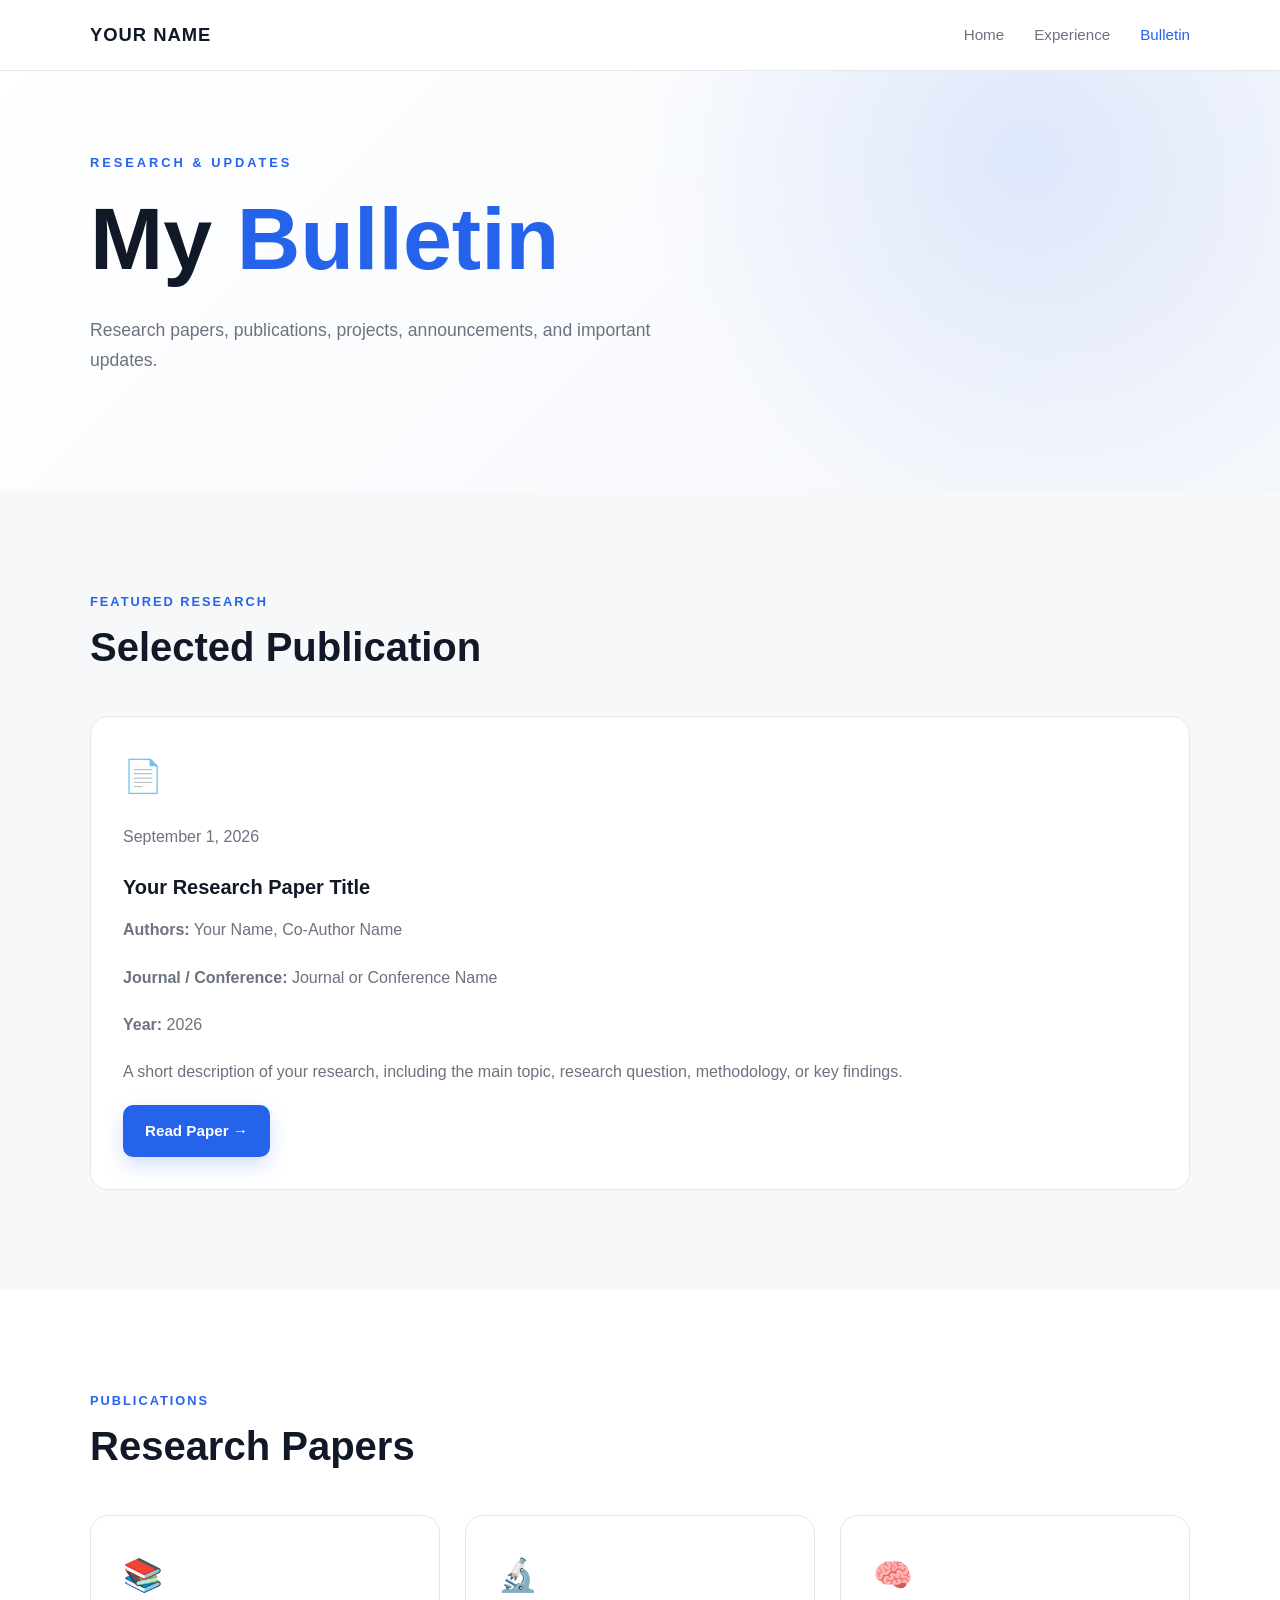
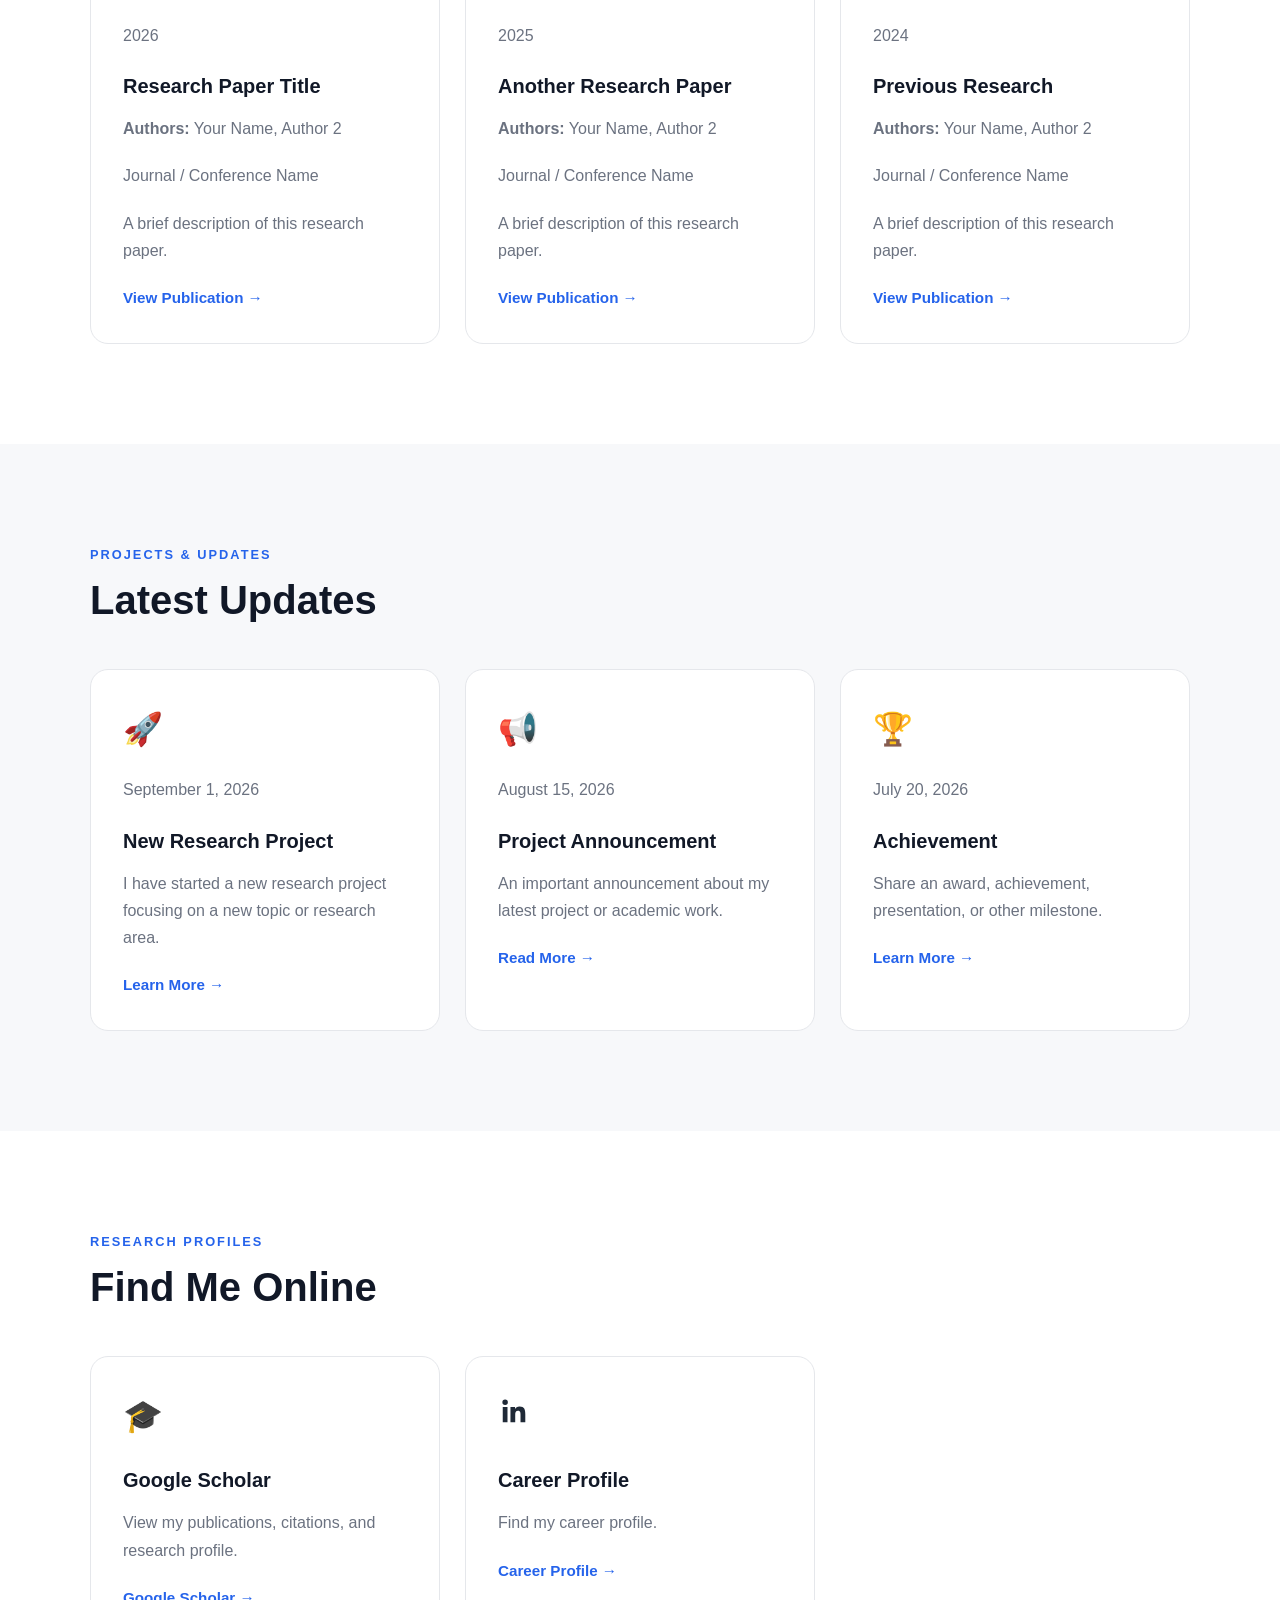
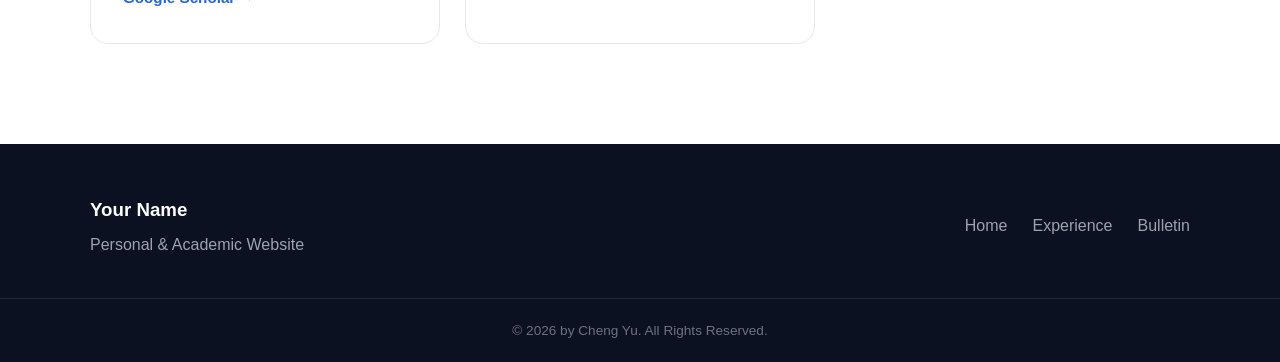
==== commit 2bdc347f: "Update bulletin.html" ====
--- a/bulletin.html
+++ b/bulletin.html
@@ -444,7 +444,7 @@
                         </p>
 
                         <a
-                            href="https://scholar.google.com/"
+                            href="https://scholar.google.com/citations?hl=zh-TW&user=RaVT25oAAAAJ"
                             target="_blank"
                             rel="noopener noreferrer"
                         >
@@ -456,7 +456,7 @@
 
                     <!-- ORCID -->
 
-                    <div class="card">
+                    <!-- <div class="card">
 
                         <span class="card-icon">
                             🔬
@@ -479,12 +479,12 @@
                             ORCID →
                         </a>
 
-                    </div>
+                    </div> -->
 
 
                     <!-- ResearchGate -->
 
-                    <div class="card">
+                    <!-- <div class="card">
 
                         <span class="card-icon">
                             📖
@@ -507,6 +507,38 @@
                             Research Profile →
                         </a>
 
+                    </div> -->
+
+                    <div class="card">
+
+                        <span class="card-icon">
+                            <svg
+                                viewBox="0 0 24 24"
+                                width="32"
+                                height="32"
+                                fill="currentColor"
+                                aria-hidden="true"
+                            >
+                                <path d="M20.45 20.45h-3.56v-5.57c0-1.33-.03-3.04-1.85-3.04-1.85 0-2.13 1.45-2.13 2.94v5.67H9.35V9h3.42v1.56h.05c.48-.9 1.64-1.85 3.37-1.85 3.61 0 4.28 2.38 4.28 5.48v6.26zM5.34 7.43a2.06 2.06 0 1 1 0-4.12 2.06 2.06 0 0 1 0 4.12zM3.56 9h3.56v11.45H3.56V9z"/>
+                            </svg>
+                        </span>
+
+                        <h3>
+                            Career Profile
+                        </h3>
+
+                        <p>
+                            Find my career profile.
+                        </p>
+
+                        <a
+                            href="https://www.linkedin.com/in/williamchengyu/"
+                            target="_blank"
+                            rel="noopener noreferrer"
+                        >
+                            Career Profile →
+                        </a>
+
                     </div>
 
                 </div>
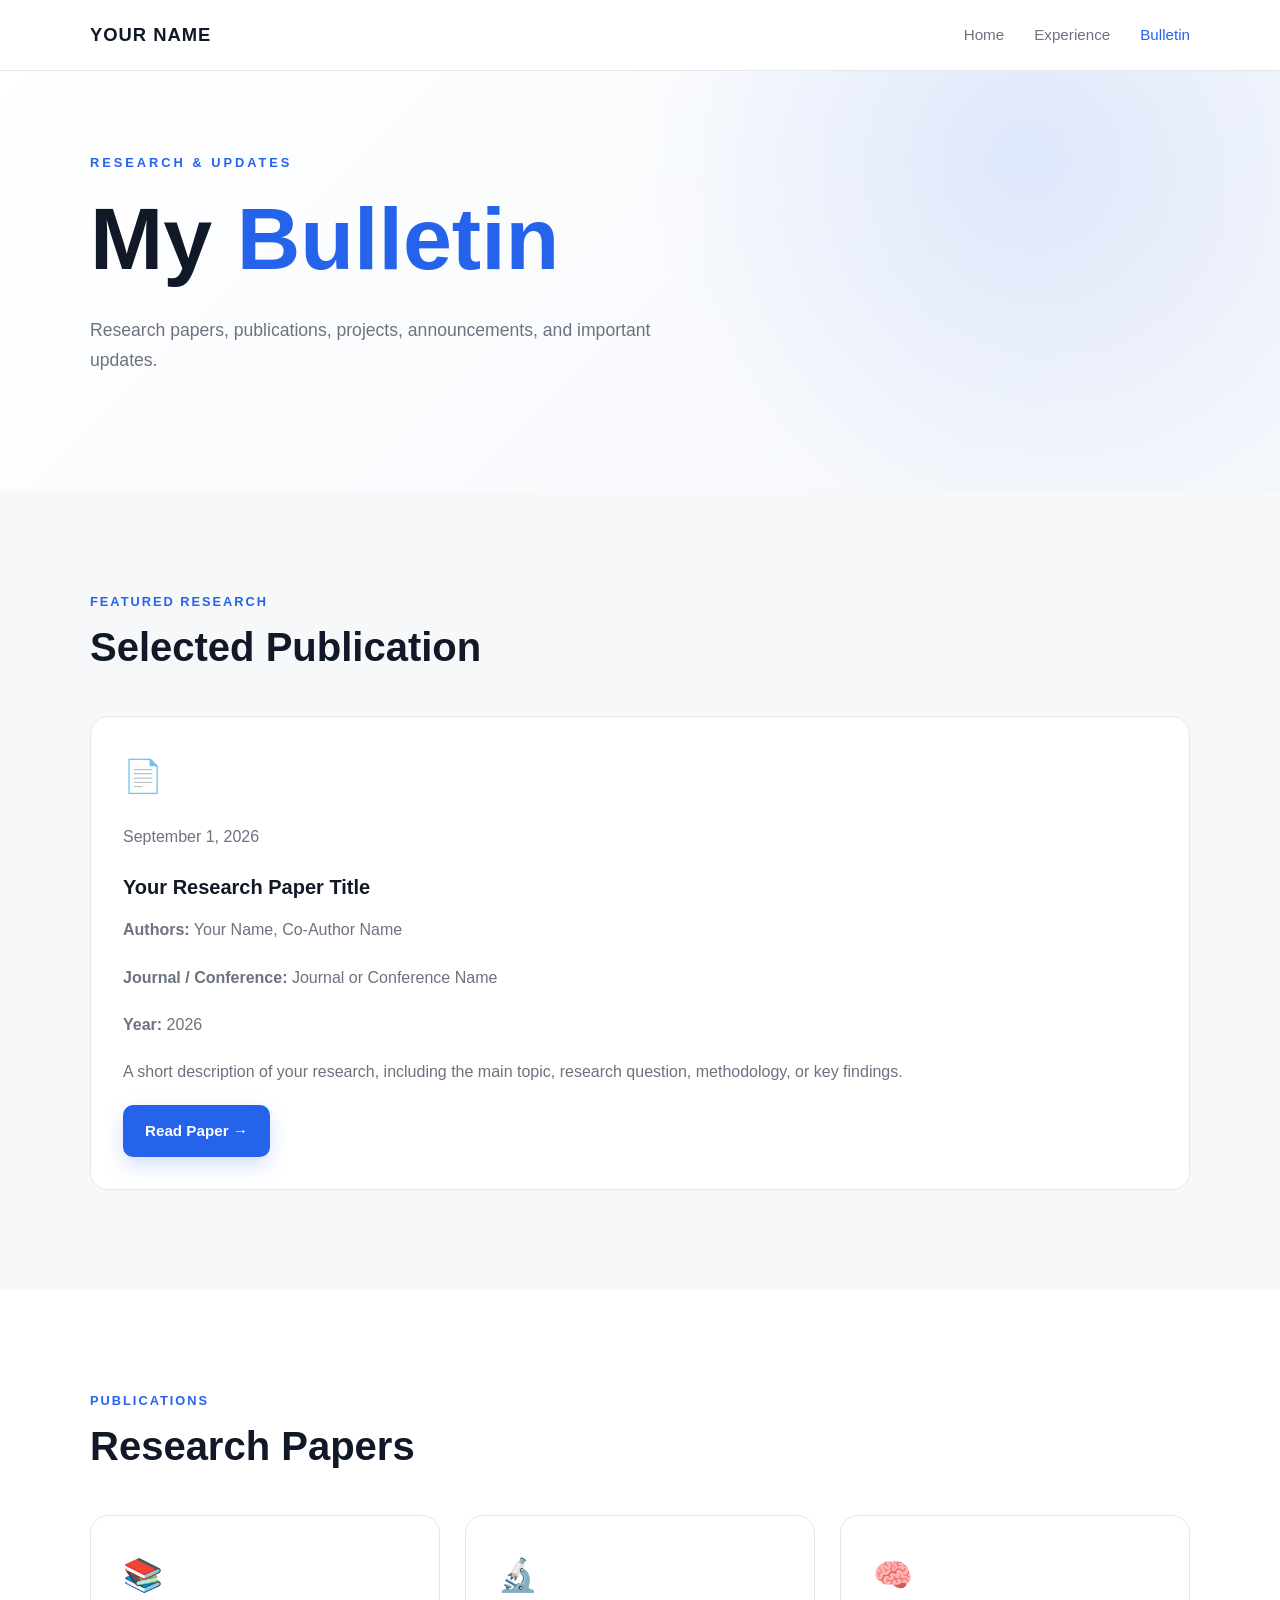
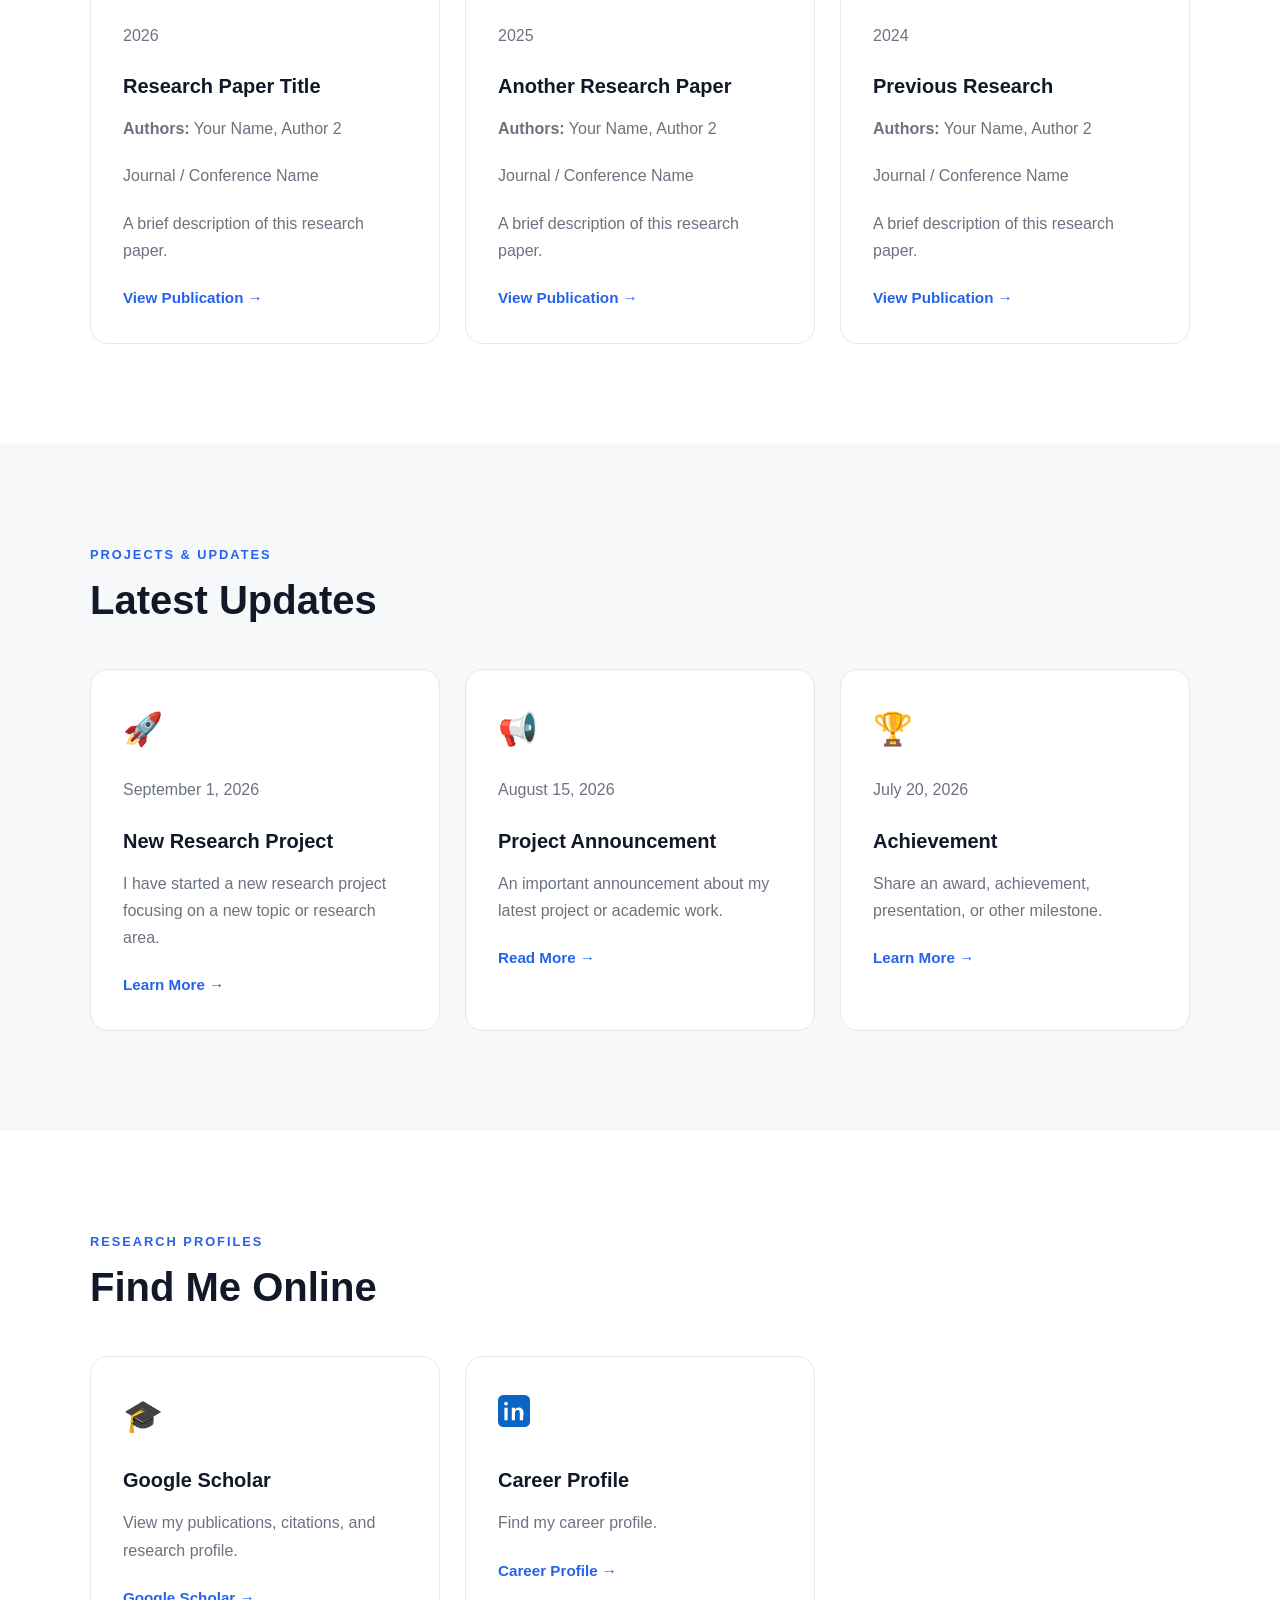
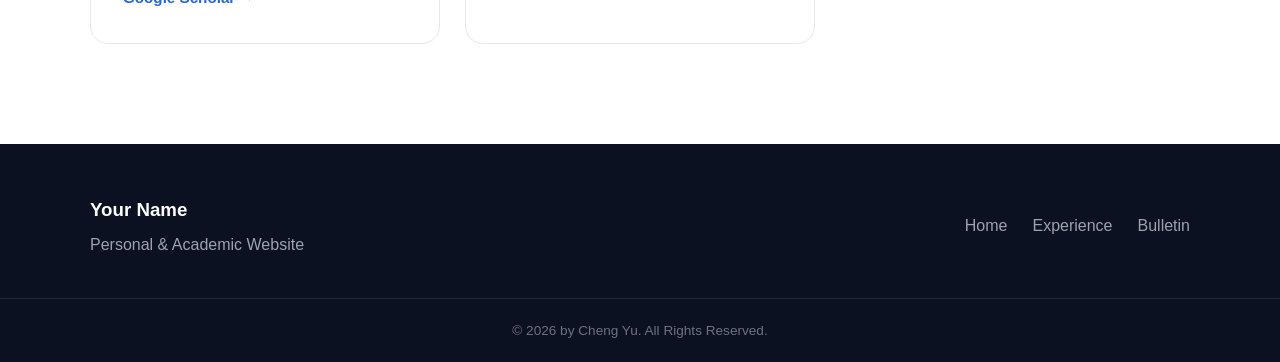
==== commit 91768877: "Update bulletin.html" ====
--- a/bulletin.html
+++ b/bulletin.html
@@ -511,15 +511,13 @@
 
                     <div class="card">
 
-                        <span class="card-icon">
-                            <svg
-                                viewBox="0 0 24 24"
-                                width="32"
-                                height="32"
-                                fill="currentColor"
-                                aria-hidden="true"
-                            >
-                                <path d="M20.45 20.45h-3.56v-5.57c0-1.33-.03-3.04-1.85-3.04-1.85 0-2.13 1.45-2.13 2.94v5.67H9.35V9h3.42v1.56h.05c.48-.9 1.64-1.85 3.37-1.85 3.61 0 4.28 2.38 4.28 5.48v6.26zM5.34 7.43a2.06 2.06 0 1 1 0-4.12 2.06 2.06 0 0 1 0 4.12zM3.56 9h3.56v11.45H3.56V9z"/>
+                        <span class="card-icon linkedin-icon">
+                            <svg viewBox="0 0 24 24" width="32" height="32" aria-hidden="true">
+                                <rect width="24" height="24" rx="4" fill="#0A66C2"/>
+                                <path
+                                    fill="#FFFFFF"
+                                    d="M7.2 9.5H4.8V19h2.4V9.5zM6 5a1.4 1.4 0 1 0 0 2.8A1.4 1.4 0 0 0 6 5zM19.2 13.6c0-2.9-1.55-4.25-3.62-4.25-1.67 0-2.42.92-2.84 1.57V9.5h-2.4V19h2.4v-5.15c0-1.36.26-2.67 1.94-2.67 1.65 0 1.67 1.55 1.67 2.77V19h2.4l.45-5.4z"
+                                />
                             </svg>
                         </span>
 
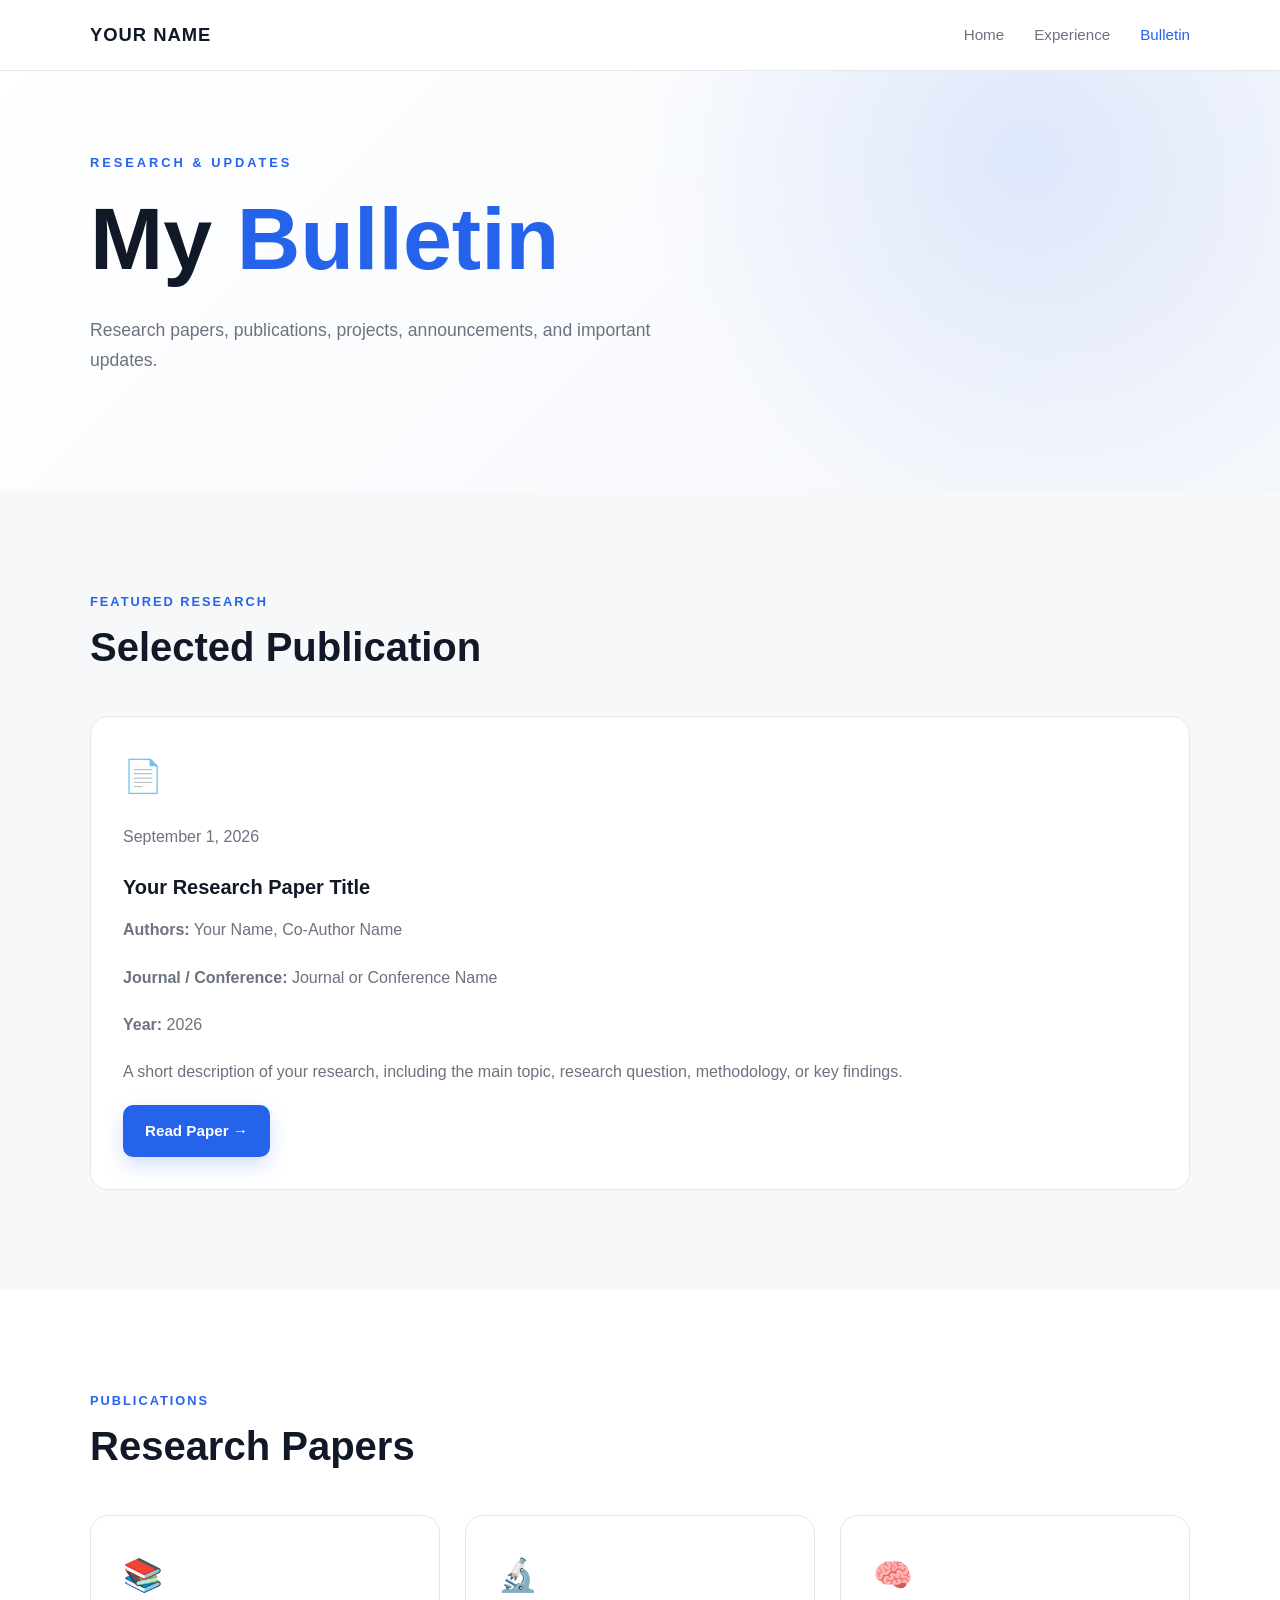
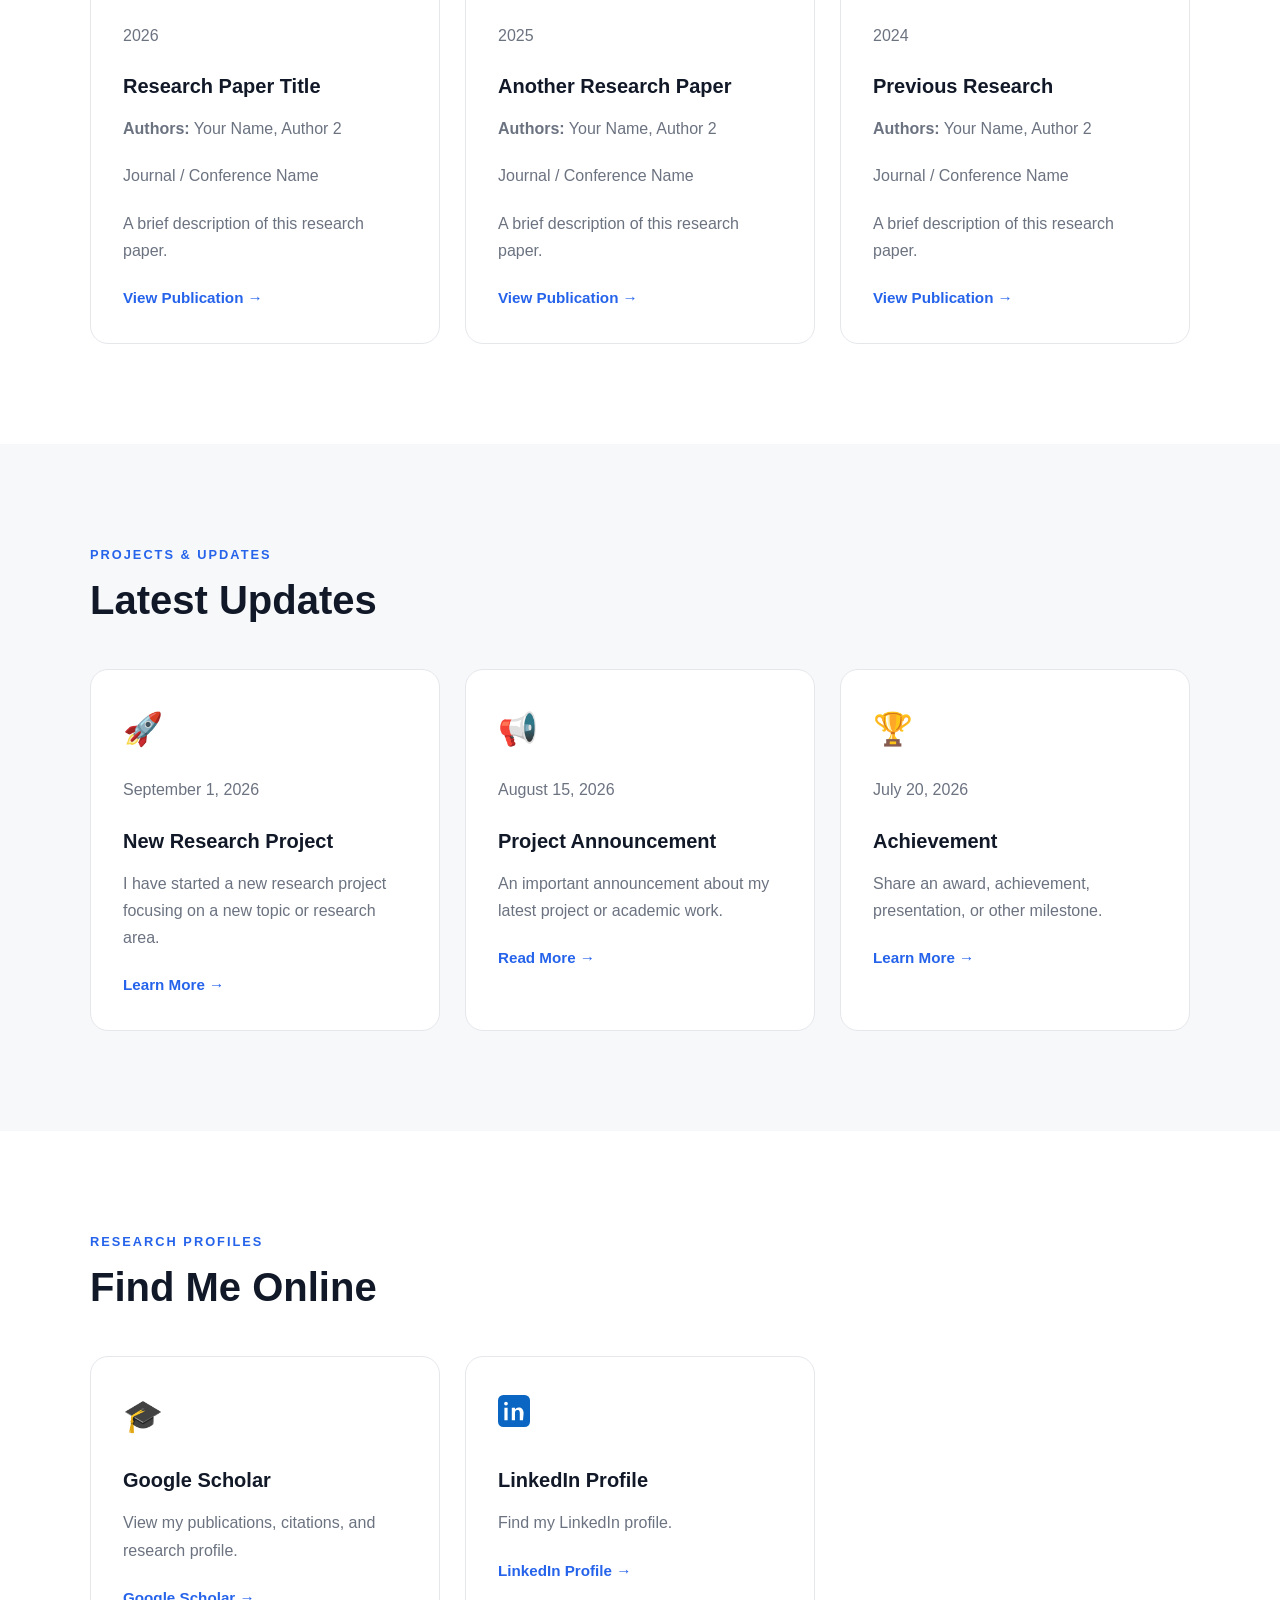
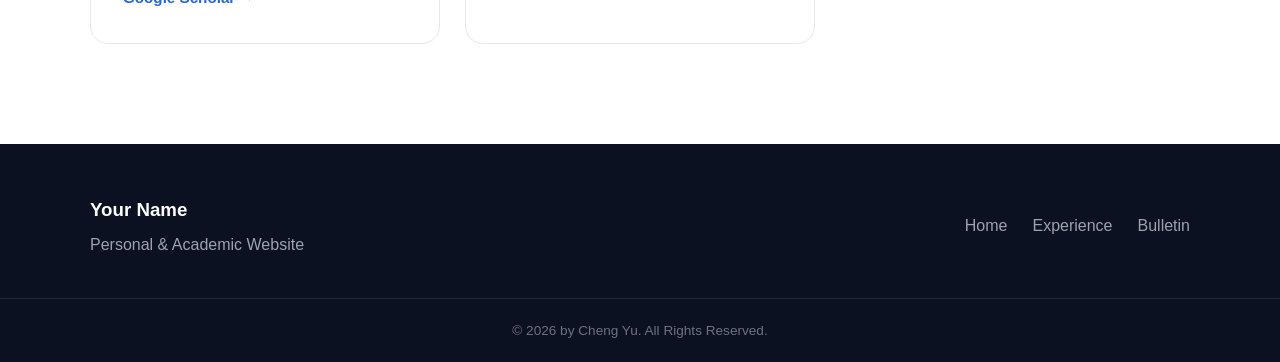
==== commit 0c8eda85: "Update bulletin.html" ====
--- a/bulletin.html
+++ b/bulletin.html
@@ -522,11 +522,11 @@
                         </span>
 
                         <h3>
-                            Career Profile
-                        </h3>
-
-                        <p>
-                            Find my career profile.
+                            LinkedIn Profile
+                        </h3>
+
+                        <p>
+                            Find my LinkedIn profile.
                         </p>
 
                         <a
@@ -534,7 +534,7 @@
                             target="_blank"
                             rel="noopener noreferrer"
                         >
-                            Career Profile →
+                            LinkedIn Profile →
                         </a>
 
                     </div>
